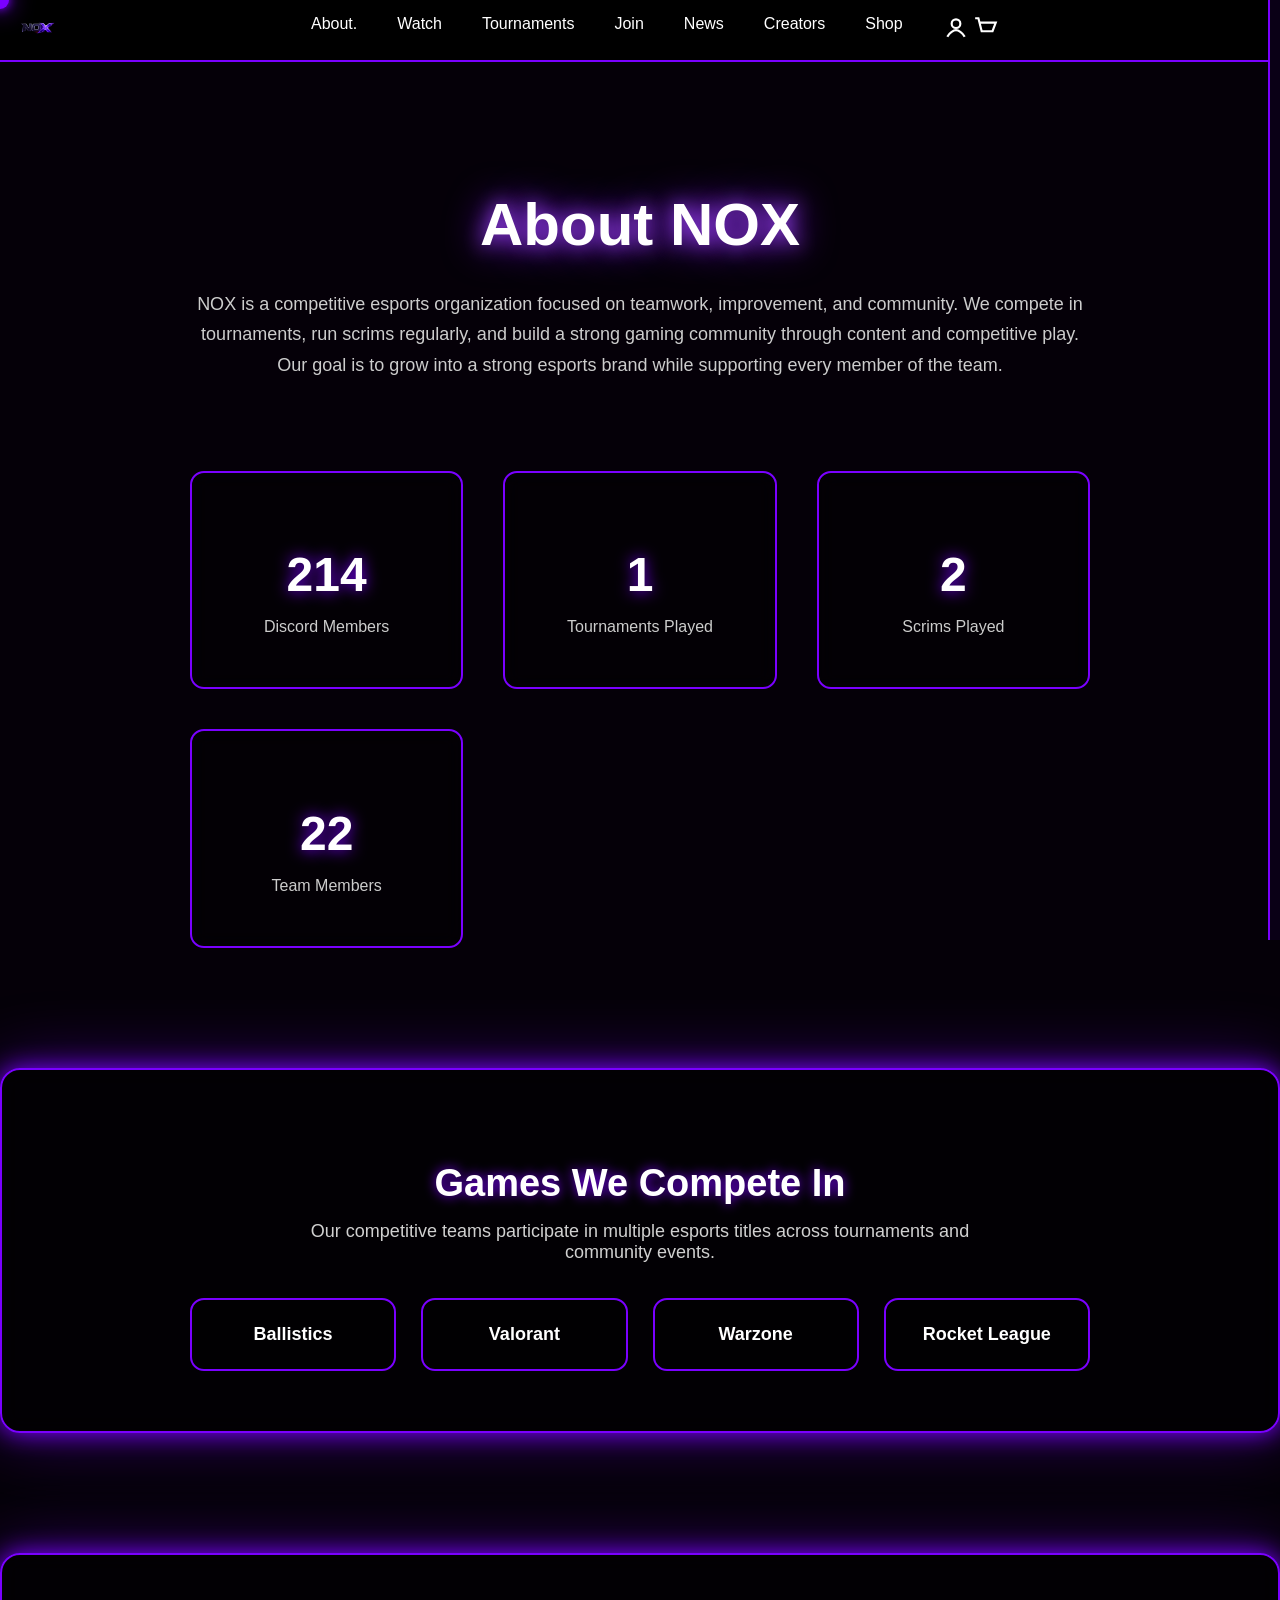
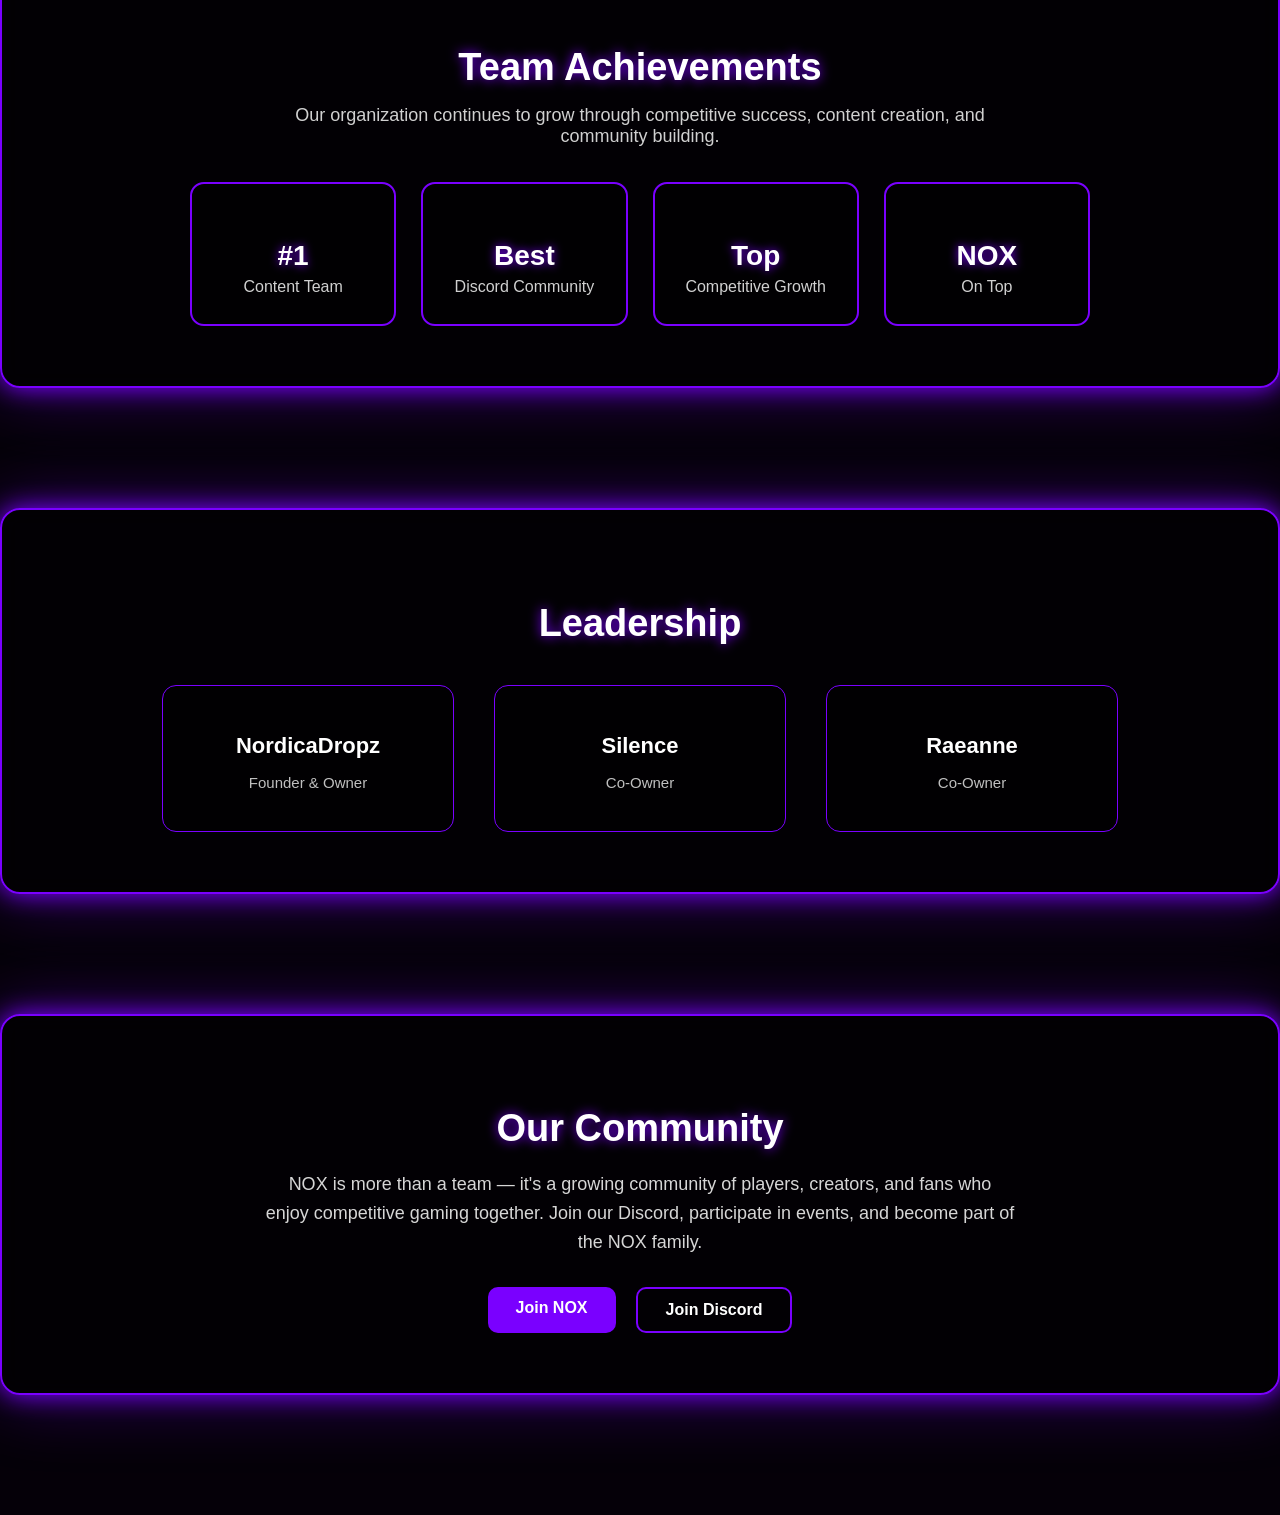
==== about.html @ 6211d251 "Update about.html" ====
<!DOCTYPE html>
<html lang="en">

<head>

<meta charset="UTF-8">
<title>About NOX</title>

<link rel="icon" type="image/png" href="assets/favicon.png">

<link rel="stylesheet" href="styles/styles.css">

</head>
<div id="cartPanel">

<h3>Your Cart</h3>

<div id="cartItems"></div>

<button onclick="clearCart()">Clear Cart</button>

</div>
<body>
<div class="cursor"></div>
<div id="loader">

<img src="assets/logo.png" class="loader-logo">

</div>

<div class="video-background">

<video autoplay muted loop playsinline>

<source src="assets/about.mp4" type="video/mp4">

</video>

</div>

<!-- NAVBAR -->

<nav class="navbar">

<a href="index.html" class="logo-link">
<img src="assets/logo.png" class="logo">
</a>

<ul class="nav-links">

<li><a href="about">About.</a></li>
<li><a href="watch.html">Watch</a></li>
<li><a href="tournaments.html">Tournaments</a></li>
<li><a href="signup.html">Join</a></li>
<li><a href="news.html">News</a></li>
<li><a href="creators.html">Creators</a></li>
<li><a href="shop.html">Shop</a></li>

<div class="nav-icons">

<a href="/login" class="icon-btn">

<!-- LOGIN ICON -->

<svg viewBox="0 0 24 24" width="26">
<circle cx="12" cy="8" r="4" fill="none" stroke="currentColor" stroke-width="2"/>
<path d="M4 20c2-4 6-6 8-6s6 2 8 6" fill="none" stroke="currentColor" stroke-width="2"/>
</svg>

</a>

<a href="/cart" class="icon-btn">

<!-- CART ICON -->

<svg viewBox="0 0 24 24" width="26">
<circle cx="9" cy="21" r="1.5"/>
<circle cx="17" cy="21" r="1.5"/>
<path d="M2 3h3l3 12h10l3-8H6" fill="none" stroke="currentColor" stroke-width="2"/>
</svg>

</a>

</div>

</nav>

</div>

</nav>



<!-- ABOUT SECTION -->

<section class="about-section">

<h1 class="page-title">About NOX</h1>

<p class="about-text">

NOX is a competitive esports organization focused on teamwork,
improvement, and community.  

We compete in tournaments, run scrims regularly,
and build a strong gaming community through content
and competitive play.

Our goal is to grow into a strong esports brand
while supporting every member of the team.

</p>

</section>


<!-- STATS SECTION -->

<section class="stats-section">

<div class="stat-card">
<h2 class="counter" data-target="214">0</h2>
<p>Discord Members</p>
</div>

<div class="stat-card">
<h2 class="counter" data-target="1">0</h2>
<p>Tournaments Played</p>
</div>

<div class="stat-card">
<h2 class="counter" data-target="2">0</h2>
<p>Scrims Played</p>
</div>

<div class="stat-card">
<h2 class="counter" data-target="22">0</h2>
<p>Team Members</p>
</div>

</section>
</div>
<section class="games-panel">

<div class="panel-content">

<h2>Games We Compete In</h2>

<p class="panel-subtext">
Our competitive teams participate in multiple esports titles across tournaments and community events.
</p>

<div class="games-grid">

<div class="game-card">Ballistics</div>

<div class="game-card">Valorant</div>

<div class="game-card">Warzone</div>

<div class="game-card">Rocket League</div>

</div>

</div>

</section>
<section class="achievements-panel">

<div class="panel-content">

<h2>Team Achievements</h2>

<p class="panel-subtext">
Our organization continues to grow through competitive success, content creation, and community building.
</p>

<div class="achievement-grid">

<div class="achievement-card">
<h3>#1</h3>
<p>Content Team</p>
</div>

<div class="achievement-card">
<h3>Best</h3>
<p>Discord Community</p>
</div>

<div class="achievement-card">
<h3>Top</h3>
<p>Competitive Growth</p>
</div>

<div class="achievement-card">
<h3>NOX</h3>
<p>On Top</p>
</div>

</div>

</div>

</section>

</section>
<section class="leadership-panel">

<h2>Leadership</h2>

<div class="leadership-grid">

<div class="leader-card">
<h3>NordicaDropz</h3>
<p>Founder & Owner</p>
</div>

<div class="leader-card">
<h3>Silence</h3>
<p>Co-Owner</p>
</div>

<div class="leader-card">
<h3>Raeanne</h3>
<p>Co-Owner</p>
</div>

</div>

</section>
<section class="community-panel">

<div class="community-content">

<h2>Our Community</h2>

<p>
NOX is more than a team — it's a growing community of players, creators,
and fans who enjoy competitive gaming together.
Join our Discord, participate in events, and become part of the NOX family.
</p>

<div class="community-buttons">

<a href="signup.html" class="btn-primary">Join NOX</a>

<a href="https://discord.gg/BdXckGtQve" target="_blank" class="btn-secondary">
Join Discord
</a>

</div>

</div>

</section>



</div>

</section>




  
<footer>



</footer>


<script src="scripts/stats.js"></script>
<script src="scripts/discord.js"></script>
<script src="scripts/main.js"></script>
</body>
</html>
---- styles/styles.css ----
/* RESET */

body{

margin:0;
font-family:Arial, sans-serif;
background:#050008;
color:white;

}

/* NAVBAR */

.navbar{

position:fixed;
top:0;

width:100%;

display:flex;
justify-content:center;
align-items:center;

background:black;

border-bottom:2px solid #7a00ff;

padding:15px;

z-index:100;

}

/* LOGO */

.logo-link{

position:absolute;
left:20px;

}

.logo{

height:35px;

}

/* NAV LINKS */

.nav-links{

display:flex;
gap:40px;

list-style:none;
padding:0;
margin:0;

}

.nav-links a{

color:white;
text-decoration:none;

font-size:16px;

transition:.3s;

}

.nav-links a:hover{

color:#c56cff;
text-shadow:0 0 10px #c56cff;

}

/* BACKGROUND */

.background{

position:fixed;
top:0;
left:0;

width:100%;
height:100%;

z-index:-1;

overflow:hidden;

}

.bg-image{

width:100%;
height:100%;

object-fit:cover;

filter:brightness(.5);

}

/* HERO */

.hero{

height:100vh;

display:flex;
flex-direction:column;

justify-content:center;
align-items:center;

text-align:center;

padding-top:60px;

}

.hero h1{

font-size:50px;

text-shadow:0 0 20px #a64dff;

margin-bottom:40px;

}

/* MAIN BUTTONS */

.main-buttons{

display:flex;
gap:20px;

margin-bottom:25px;

}

.main-buttons a{

padding:14px 28px;

border:2px solid #7a00ff;

border-radius:6px;

text-decoration:none;
color:white;

transition:.3s;

}

.main-buttons a:hover{

background:#7a00ff;

box-shadow:

0 0 10px #7a00ff,
0 0 30px #7a00ff;

transform:translateY(-2px);

}

/* SOCIAL VIDEO PANELS */
/* VIDEO BACKGROUND */

.video-bg{

position:fixed;
top:0;
left:0;

width:100%;
height:100%;

z-index:-2;

overflow:hidden;

}

.video-bg video{

width:100%;
height:100%;

object-fit:cover;

filter:brightness(.35);

}
/* SOCIAL PANEL CONTAINER */

.social-panels{

margin-top:220px;  /* pushes panels lower */

display:flex;
justify-content:center;
gap:60px;
flex-wrap:wrap;

}


/* PANEL */

.social-panel{

width:260px;
height:220px;

display:flex;
flex-direction:column;
align-items:center;
justify-content:flex-end;

background:rgba(0,0,0,0.35);
backdrop-filter:blur(12px);

border:2px solid #7a00ff;
border-radius:16px;

text-decoration:none;
color:white;

overflow:hidden;

transition:.3s;

}


/* VIDEO */

.social-panel video{

position:absolute;

width:100%;
height:100%;

object-fit:cover;

top:0;
left:0;

opacity:0.6;

}


/* TEXT */

.social-panel span{

position:relative;

margin-bottom:18px;

font-size:18px;
font-weight:500;

}


/* HOVER EFFECT */

.social-panel:hover{

transform:translateY(-10px);

box-shadow:
0 0 20px #7a00ff,
0 0 60px #7a00ff;

}
.team-title{

font-size:10vw;

font-weight:900;

letter-spacing:6px;

text-align:center;

color:white;

text-shadow:
0 0 30px #a64dff,
0 0 60px #7a00ff,
0 0 120px #7a00ff;

}
/* ABOUT PAGE */

.about-section{

padding-top:140px;

text-align:center;

max-width:900px;
margin:auto;

}

.page-title{

font-size:60px;

text-shadow:
0 0 20px #a64dff,
0 0 40px #7a00ff;

margin-bottom:30px;

}

.about-text{

font-size:18px;
line-height:1.7;

color:#ccc;

}


/* STATS SECTION */

.stats-section{

margin-top:100px;

display:flex;
justify-content:center;

gap:40px;

flex-wrap:wrap;

}


/* STAT CARDS */
/* STATS SECTION */

.stats-section{

margin-top:90px;

display:grid;
grid-template-columns:repeat(auto-fit, minmax(220px, 1fr));

gap:40px;

max-width:900px;
margin-left:auto;
margin-right:auto;

text-align:center;

}


/* STAT CARD */

.stat-card{

padding:35px 20px;

background:rgba(0,0,0,0.35);

border:2px solid #7a00ff;
border-radius:14px;

backdrop-filter:blur(10px);

transition:.3s;

}


/* HOVER */

.stat-card:hover{

transform:translateY(-6px);

box-shadow:
0 0 15px #7a00ff,
0 0 40px #7a00ff;

}


/* NUMBER */

.stat-card h2{

font-size:48px;

margin-bottom:8px;

color:white;

text-shadow:
0 0 15px #7a00ff;

}


/* LABEL */

.stat-card p{

color:#ccc;
font-size:16px;

}
.roster-page{
padding-top:140px;
text-align:center;
}

.team-section{
margin-top:60px;
margin-bottom:30px;
font-size:28px;
text-shadow:0 0 10px #7a00ff;
}

.roster-grid{
display:grid;
grid-template-columns:repeat(auto-fit,minmax(200px,1fr));
gap:30px;
max-width:1000px;
margin:auto;
}

.player-card{

position:relative;

padding:40px 20px;

background:rgba(0,0,0,0.35);
backdrop-filter:blur(10px);

border:2px solid #7a00ff;
border-radius:14px;

transition:.3s;
overflow:hidden;
}

.player-card h3{
margin:0;
font-size:20px;
}

/* HOVER INFO */

.hover-info{

position:absolute;
top:0;
left:0;

width:100%;
height:100%;

background:rgba(0,0,0,0.85);

display:flex;
flex-direction:column;
justify-content:center;
align-items:center;

opacity:0;

transition:.3s;

padding:20px;
text-align:center;

}

.player-card:hover .hover-info{
opacity:1;
}

.player-card:hover{
transform:translateY(-8px);

box-shadow:
0 0 20px #7a00ff,
0 0 60px #7a00ff;
}
.games-grid{
display:flex;
justify-content:center;
gap:30px;
flex-wrap:wrap;
}

.game-card{
padding:20px 30px;
border:2px solid #7a00ff;
border-radius:12px;
background:rgba(0,0,0,.35);
transition:.3s;
}

.game-card:hover{
box-shadow:0 0 20px #7a00ff;
transform:translateY(-5px);
}
/* GLASS PANEL */

.glass-panel{

max-width:1000px;

margin:60px auto;

padding:40px;

background:rgba(0,0,0,0.35);

backdrop-filter:blur(12px);

border:2px solid #7a00ff;

border-radius:16px;

box-shadow:
0 0 10px #7a00ff;

transition:.3s;

}

/* HOVER EFFECT */

.glass-panel:hover{

transform:translateY(-5px);

box-shadow:
0 0 20px #7a00ff,
0 0 60px #7a00ff;

}

/* PANEL TITLE */

.glass-panel h2{

font-size:32px;

margin-bottom:20px;

text-shadow:0 0 15px #7a00ff;

}

/* PANEL TEXT */

.glass-panel p{

color:#ccc;

line-height:1.6;

}
/* VIDEO BACKGROUND */

.video-background{

position:fixed;

top:0;
left:0;

width:100%;
height:100%;

overflow:hidden;

z-index:-2;

}

/* VIDEO */

.video-background video{

width:100%;
height:100%;

object-fit:cover;

filter:brightness(.35);

}
/* LOADER SCREEN */

#loader{

position:fixed;

top:0;
left:0;

width:100%;
height:100%;

background:#050008;

display:flex;
justify-content:center;
align-items:center;

z-index:9999;

transition:opacity .6s ease;

}

/* LOGO ANIMATION */

.loader-logo{

width:120px;

animation:logoPulse 2s infinite ease-in-out;

}

/* PULSE EFFECT */

@keyframes logoPulse{

0%{
transform:scale(1);
filter:drop-shadow(0 0 10px #7a00ff);
}

50%{
transform:scale(1.1);
filter:drop-shadow(0 0 25px #7a00ff);
}

100%{
transform:scale(1);
filter:drop-shadow(0 0 10px #7a00ff);
}

}
/* CUSTOM CURSOR */

.cursor{

position:fixed;

width:18px;
height:18px;

border-radius:50%;

background:#7a00ff;

box-shadow:
0 0 10px #7a00ff,
0 0 25px #7a00ff;

pointer-events:none;

transform:translate(-50%, -50%);

z-index:999;

}
/* LOGIN ICON */

.login-icon{

position:absolute;
right:25px;
top:50%;

transform:translateY(-50%);

display:flex;
align-items:center;
justify-content:center;

width:38px;
height:38px;

border:2px solid #7a00ff;
border-radius:50%;

background:rgba(0,0,0,0.4);

transition:.3s;

}

/* ICON IMAGE */

.login-icon img{

width:18px;
height:18px;

filter:
invert(65%)
sepia(95%)
saturate(800%)
hue-rotate(240deg);

}

/* HOVER */

.login-icon:hover{

box-shadow:
0 0 12px #7a00ff,
0 0 25px #7a00ff;

transform:translateY(-50%) scale(1.1);

}
/* RIGHT NAVBAR */

.nav-right{

position:absolute;
right:20px;

display:flex;
align-items:center;

gap:20px;

}

/* LOGIN BUTTON */

#loginBtn{

border:1px solid #7a00ff;

padding:6px 14px;

border-radius:6px;

text-decoration:none;

color:white;

}

#loginBtn:hover{

background:#7a00ff;

box-shadow:0 0 10px #7a00ff;

}

/* CART */

.cart-icon{

cursor:pointer;

font-size:18px;

}

#cartCount{

background:#7a00ff;

padding:2px 6px;

border-radius:50%;

font-size:12px;

margin-left:5px;

}

/* CART PANEL */

#cartPanel{

position:fixed;

right:-350px;
top:0;

width:320px;
height:100%;

background:#0a0016;

border-left:2px solid #7a00ff;

padding:20px;

transition:.4s;

z-index:1000;

}

#cartPanel.open{
right:0;
}
.about-panel h2{

text-align:center;

font-size:36px;

margin-bottom:25px;

letter-spacing:1px;

text-shadow:0 0 12px #7a00ff;

}
.community-panel{

max-width:1200px;
margin:120px auto;

padding:60px;

border-radius:20px;

border:2px solid #7a00ff;

background:rgba(0,0,0,0.45);

backdrop-filter:blur(10px);

box-shadow:
0 0 25px #7a00ff,
0 0 70px rgba(122,0,255,0.4);

text-align:center;

}

/* Title */

.community-panel h2{

font-size:38px;

margin-bottom:20px;

text-shadow:0 0 12px #7a00ff;

}

/* Text */

.community-panel p{

font-size:18px;

line-height:1.6;

color:#d6d6d6;

max-width:750px;

margin:auto;

}

/* Buttons */

.community-buttons{

margin-top:30px;

display:flex;

justify-content:center;

gap:20px;

flex-wrap:wrap;

}

/* Primary Button */

.btn-primary{

padding:12px 28px;

border-radius:10px;

background:#7a00ff;

color:white;

text-decoration:none;

font-weight:600;

transition:0.25s;

}

.btn-primary:hover{

box-shadow:0 0 15px #7a00ff;

transform:translateY(-2px);

}

/* Secondary Button */

.btn-secondary{

padding:12px 28px;

border-radius:10px;

border:2px solid #7a00ff;

color:white;

text-decoration:none;

font-weight:600;

transition:0.25s;

}

.btn-secondary:hover{

background:#7a00ff;

}
/* LEADERSHIP PANEL */

.leadership-panel{

max-width:1200px;
margin:120px auto;
padding:60px;

border-radius:20px;

border:2px solid #7a00ff;

background:rgba(0,0,0,0.45);

backdrop-filter:blur(10px);

box-shadow:
0 0 25px #7a00ff,
0 0 70px rgba(122,0,255,0.4);

text-align:center;

}

/* Title */

.leadership-panel h2{

font-size:38px;
margin-bottom:40px;

text-shadow:0 0 12px #7a00ff;

}

/* Leadership Grid */

.leadership-grid{

display:flex;
justify-content:center;
gap:40px;
flex-wrap:wrap;

}

/* Leader Cards */

.leader-card{

padding:25px 35px;

border-radius:14px;

border:1px solid #7a00ff;

background:rgba(0,0,0,0.4);

transition:0.3s;

min-width:220px;

}

.leader-card:hover{

transform:translateY(-6px);

box-shadow:
0 0 15px #7a00ff,
0 0 40px rgba(122,0,255,0.5);

}

.leader-card h3{

font-size:22px;
margin-bottom:6px;

}

.leader-card p{

color:#bfbfbf;

font-size:15px;

}
.games-panel{

max-width:1200px;
margin:120px auto;
padding:60px;

border-radius:20px;
border:2px solid #7a00ff;

background:rgba(0,0,0,0.45);
backdrop-filter:blur(10px);

box-shadow:
0 0 25px #7a00ff,
0 0 70px rgba(122,0,255,0.4);

text-align:center;

}

.panel-content h2{

font-size:38px;
margin-bottom:16px;

text-shadow:0 0 12px #7a00ff;

}

.panel-subtext{

font-size:18px;
color:#d0d0d0;

max-width:700px;
margin:0 auto 35px auto;

}

.games-grid{

display:grid;
grid-template-columns:repeat(auto-fit,minmax(180px,1fr));
gap:25px;

max-width:900px;
margin:auto;

}

.game-card{

padding:24px;

border-radius:14px;
border:2px solid #7a00ff;

background:rgba(0,0,0,0.35);

transition:.25s;

font-weight:600;
font-size:18px;

}

.game-card:hover{

transform:translateY(-4px);

box-shadow:
0 0 15px #7a00ff,
0 0 35px rgba(122,0,255,0.5);

}
.achievements-panel{

max-width:1200px;
margin:120px auto;
padding:60px;

border-radius:20px;
border:2px solid #7a00ff;

background:rgba(0,0,0,0.45);
backdrop-filter:blur(10px);

box-shadow:
0 0 25px #7a00ff,
0 0 70px rgba(122,0,255,0.4);

text-align:center;

}

.achievement-grid{

display:grid;
grid-template-columns:repeat(auto-fit,minmax(180px,1fr));
gap:25px;

max-width:900px;
margin:auto;

}

.achievement-card{

padding:28px;

border-radius:14px;
border:2px solid #7a00ff;

background:rgba(0,0,0,0.35);

transition:.25s;

}

.achievement-card:hover{

transform:translateY(-4px);

box-shadow:
0 0 15px #7a00ff,
0 0 35px rgba(122,0,255,0.5);

}

.achievement-card h3{

font-size:28px;
margin-bottom:6px;

text-shadow:0 0 10px #7a00ff;

}

.achievement-card p{

color:#d0d0d0;
margin:0;

}
.shop-section{

max-width:1200px;
margin:120px auto;

text-align:center;

}

.shop-grid{

display:grid;

grid-template-columns:repeat(auto-fit,minmax(240px,1fr));

gap:35px;

margin-top:50px;

}

.shop-card{

padding:25px;

border-radius:18px;

border:2px solid #7a00ff;

background:rgba(0,0,0,0.45);

backdrop-filter:blur(10px);

transition:.3s;

}

.shop-card:hover{

transform:translateY(-6px);

box-shadow:
0 0 20px #7a00ff,
0 0 60px rgba(122,0,255,0.6);

}

.shop-card img{

width:100%;

border-radius:10px;

margin-bottom:10px;

}

.shop-card h3{

margin-top:10px;

font-size:18px;

}

.shop-card p{

color:#cfcfcf;

}
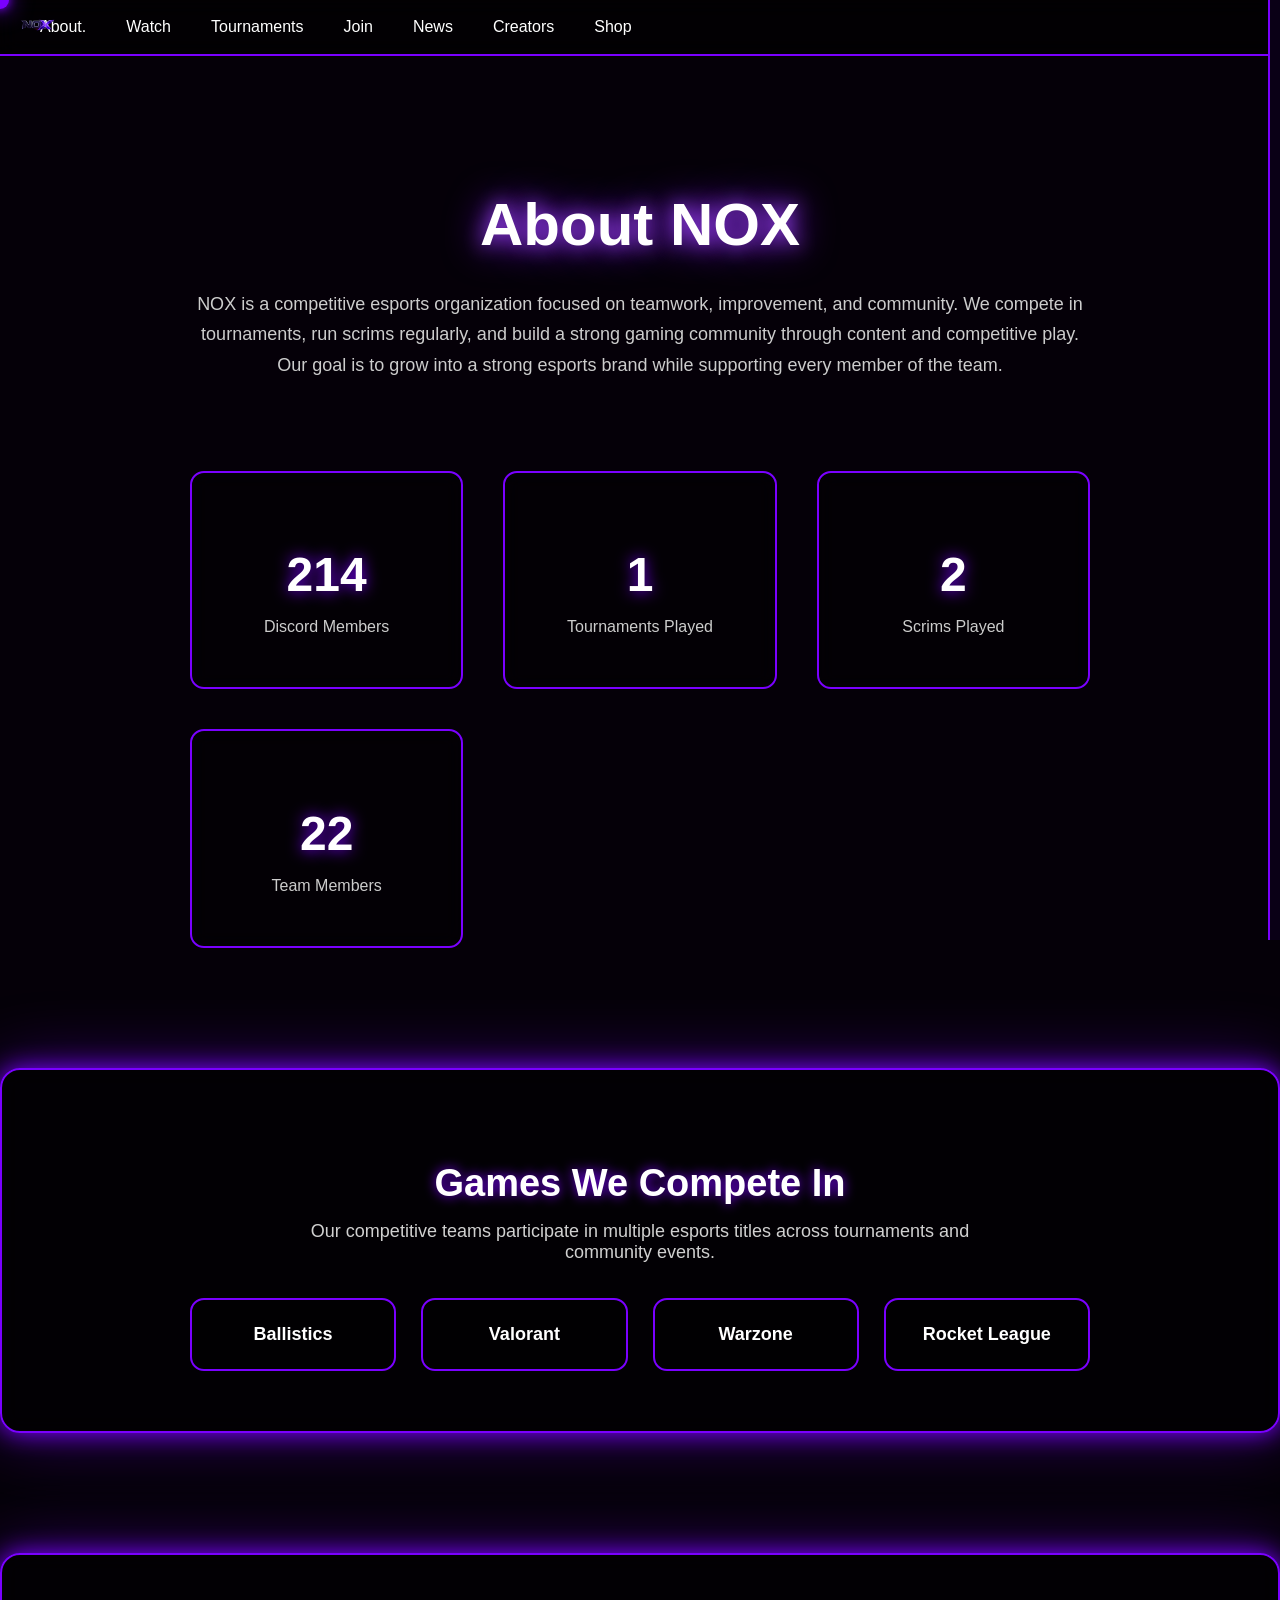
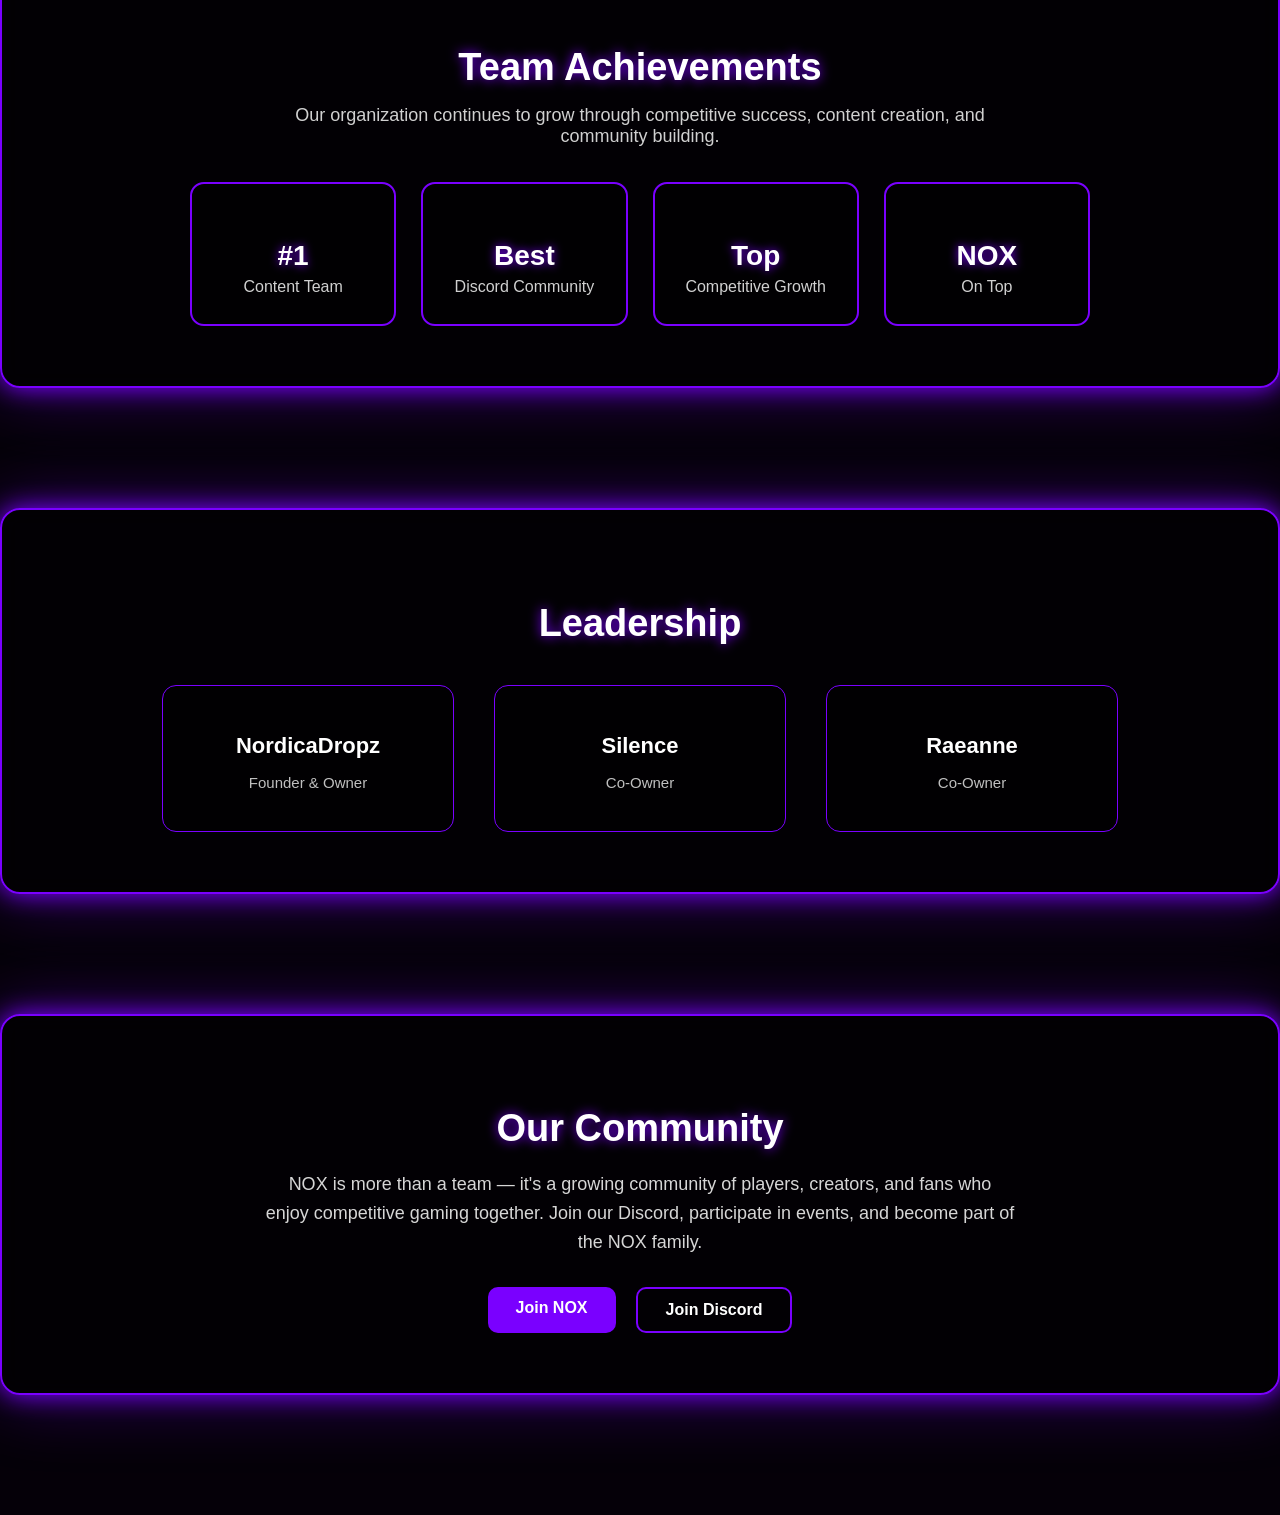
==== commit aa76cabc: "Update about.html" ====
--- a/about.html
+++ b/about.html
@@ -56,6 +56,9 @@
 <li><a href="creators.html">Creators</a></li>
 <li><a href="shop.html">Shop</a></li>
 
+  
+<div class="nav-right">
+
 <div class="nav-icons">
 
 <a href="/login" class="icon-btn">
--- a/styles/styles.css
+++ b/styles/styles.css
@@ -1272,3 +1272,44 @@
 color:#cfcfcf;
 
 }
+.navbar{
+
+display:flex;
+align-items:center;
+justify-content:space-between;
+
+padding:18px 40px;
+
+border-bottom:2px solid #7a00ff;
+
+background:rgba(0,0,0,0.6);
+backdrop-filter:blur(10px);
+
+}
+
+/* NAV ICONS */
+
+.nav-icons{
+
+display:flex;
+align-items:center;
+gap:18px;
+
+}
+
+.icon-btn{
+
+color:white;
+transition:0.25s;
+
+}
+
+.icon-btn:hover{
+
+color:#7a00ff;
+
+transform:scale(1.15);
+
+filter:drop-shadow(0 0 6px #7a00ff);
+
+}
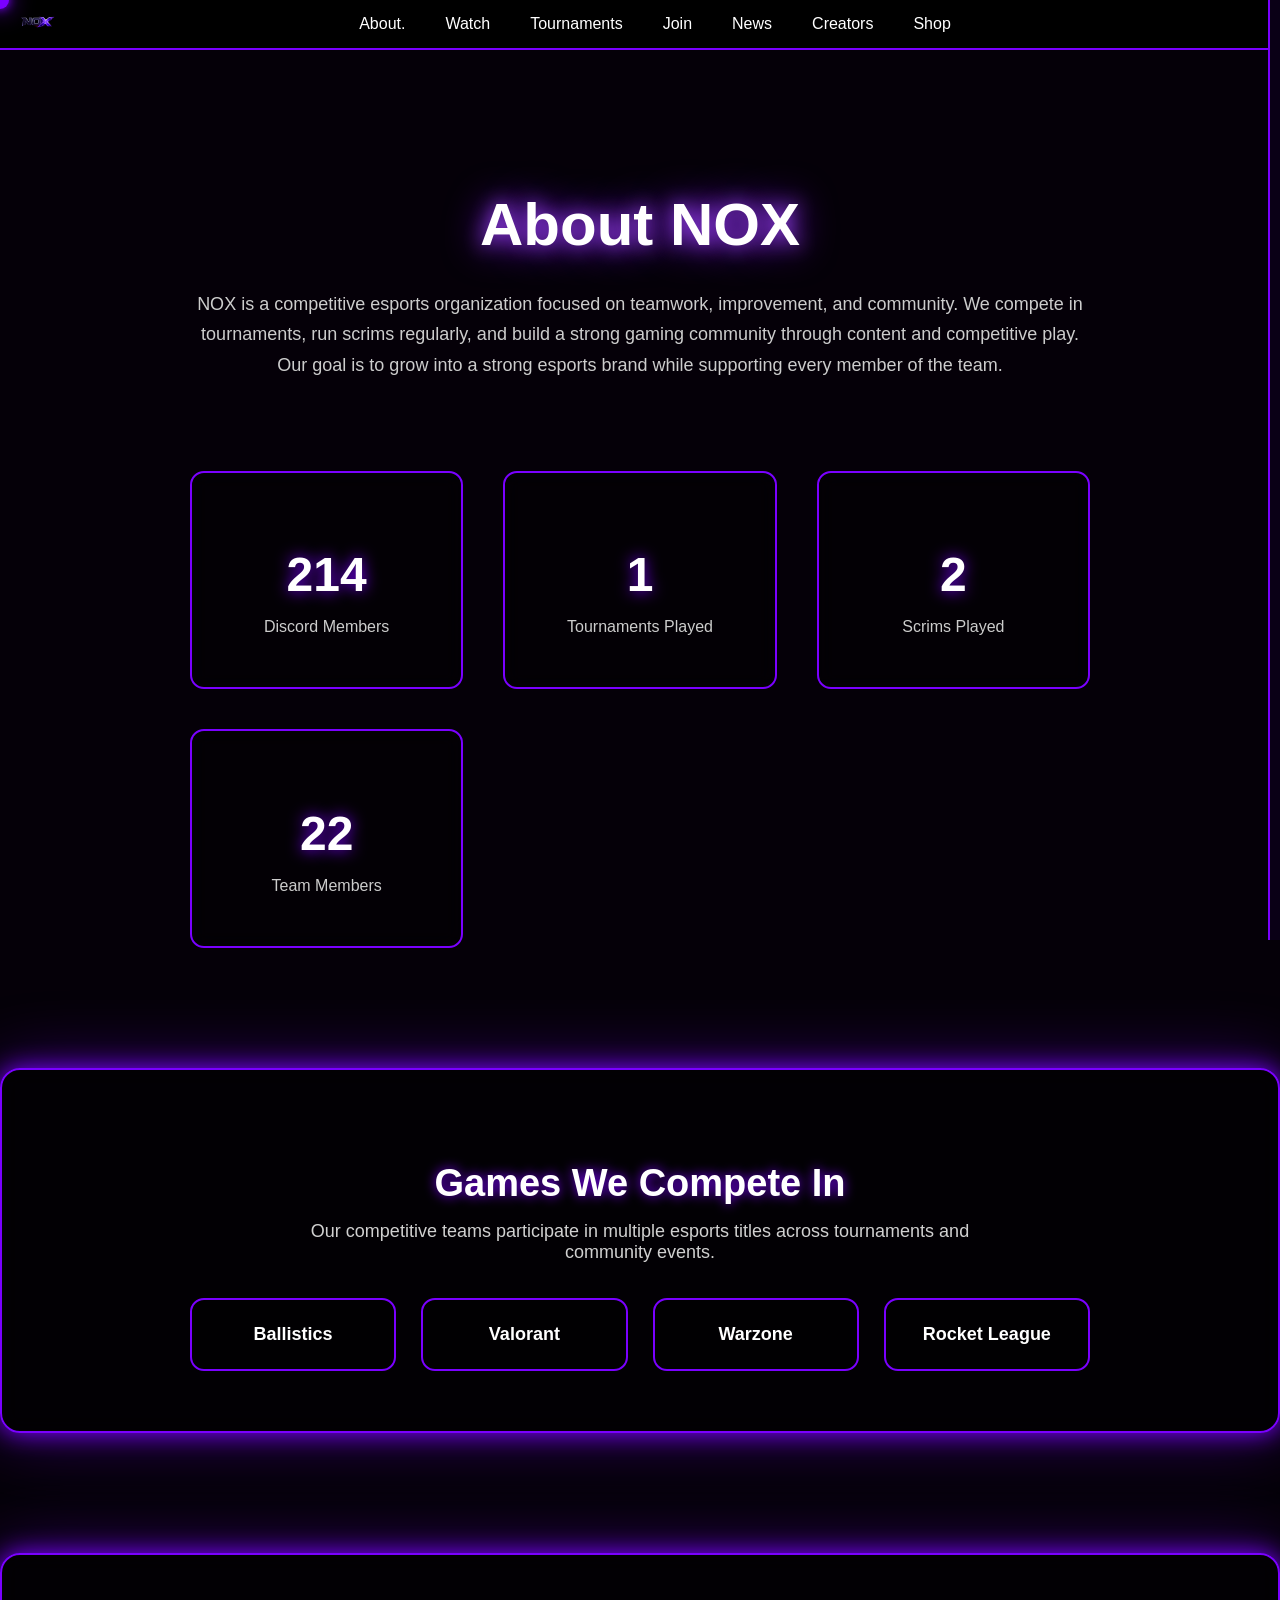
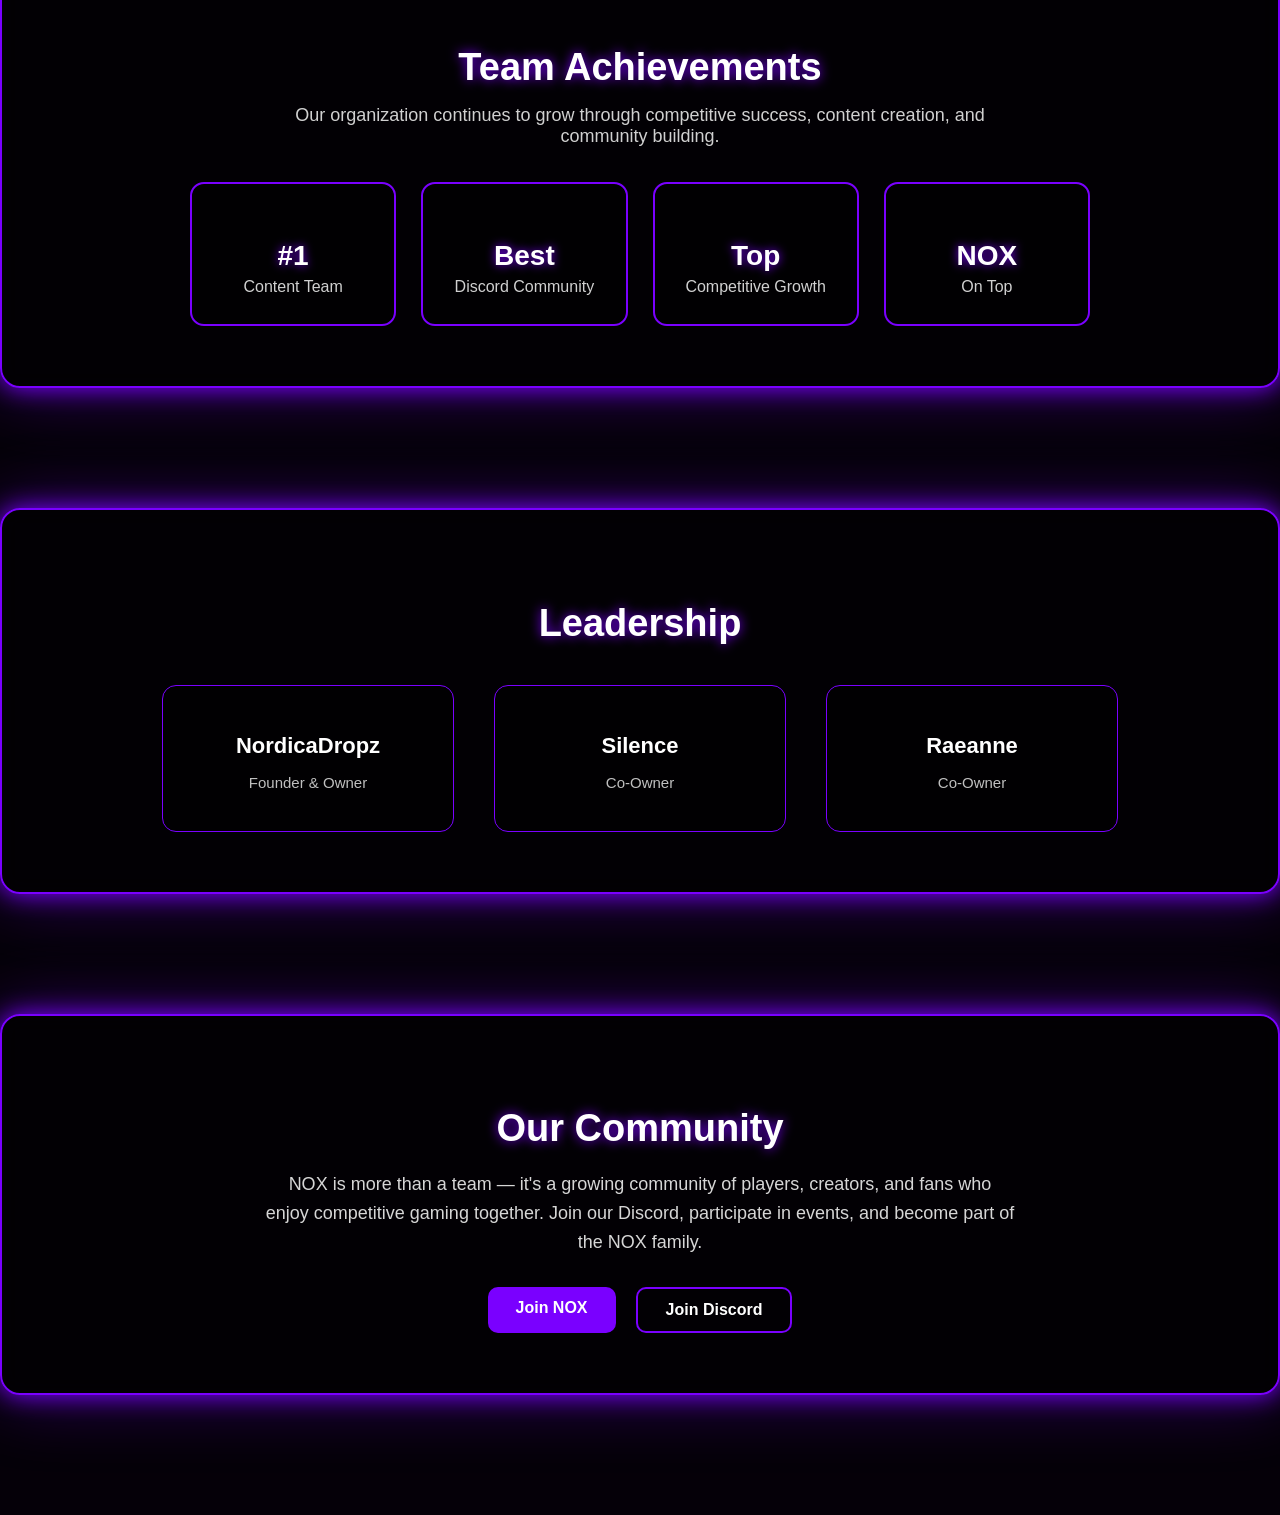
==== commit c7ccbfc1: "Update about.html" ====
--- a/about.html
+++ b/about.html
@@ -59,33 +59,6 @@
   
 <div class="nav-right">
 
-<div class="nav-icons">
-
-<a href="/login" class="icon-btn">
-
-<!-- LOGIN ICON -->
-
-<svg viewBox="0 0 24 24" width="26">
-<circle cx="12" cy="8" r="4" fill="none" stroke="currentColor" stroke-width="2"/>
-<path d="M4 20c2-4 6-6 8-6s6 2 8 6" fill="none" stroke="currentColor" stroke-width="2"/>
-</svg>
-
-</a>
-
-<a href="/cart" class="icon-btn">
-
-<!-- CART ICON -->
-
-<svg viewBox="0 0 24 24" width="26">
-<circle cx="9" cy="21" r="1.5"/>
-<circle cx="17" cy="21" r="1.5"/>
-<path d="M2 3h3l3 12h10l3-8H6" fill="none" stroke="currentColor" stroke-width="2"/>
-</svg>
-
-</a>
-
-</div>
-
 </nav>
 
 </div>
--- a/styles/styles.css
+++ b/styles/styles.css
@@ -1272,44 +1272,5 @@
 color:#cfcfcf;
 
 }
-.navbar{
-
-display:flex;
-align-items:center;
-justify-content:space-between;
-
-padding:18px 40px;
-
-border-bottom:2px solid #7a00ff;
-
-background:rgba(0,0,0,0.6);
-backdrop-filter:blur(10px);
-
-}
-
-/* NAV ICONS */
-
-.nav-icons{
-
-display:flex;
-align-items:center;
-gap:18px;
-
-}
-
-.icon-btn{
-
-color:white;
-transition:0.25s;
-
-}
-
-.icon-btn:hover{
-
-color:#7a00ff;
-
-transform:scale(1.15);
-
-filter:drop-shadow(0 0 6px #7a00ff);
-
-}
+
+
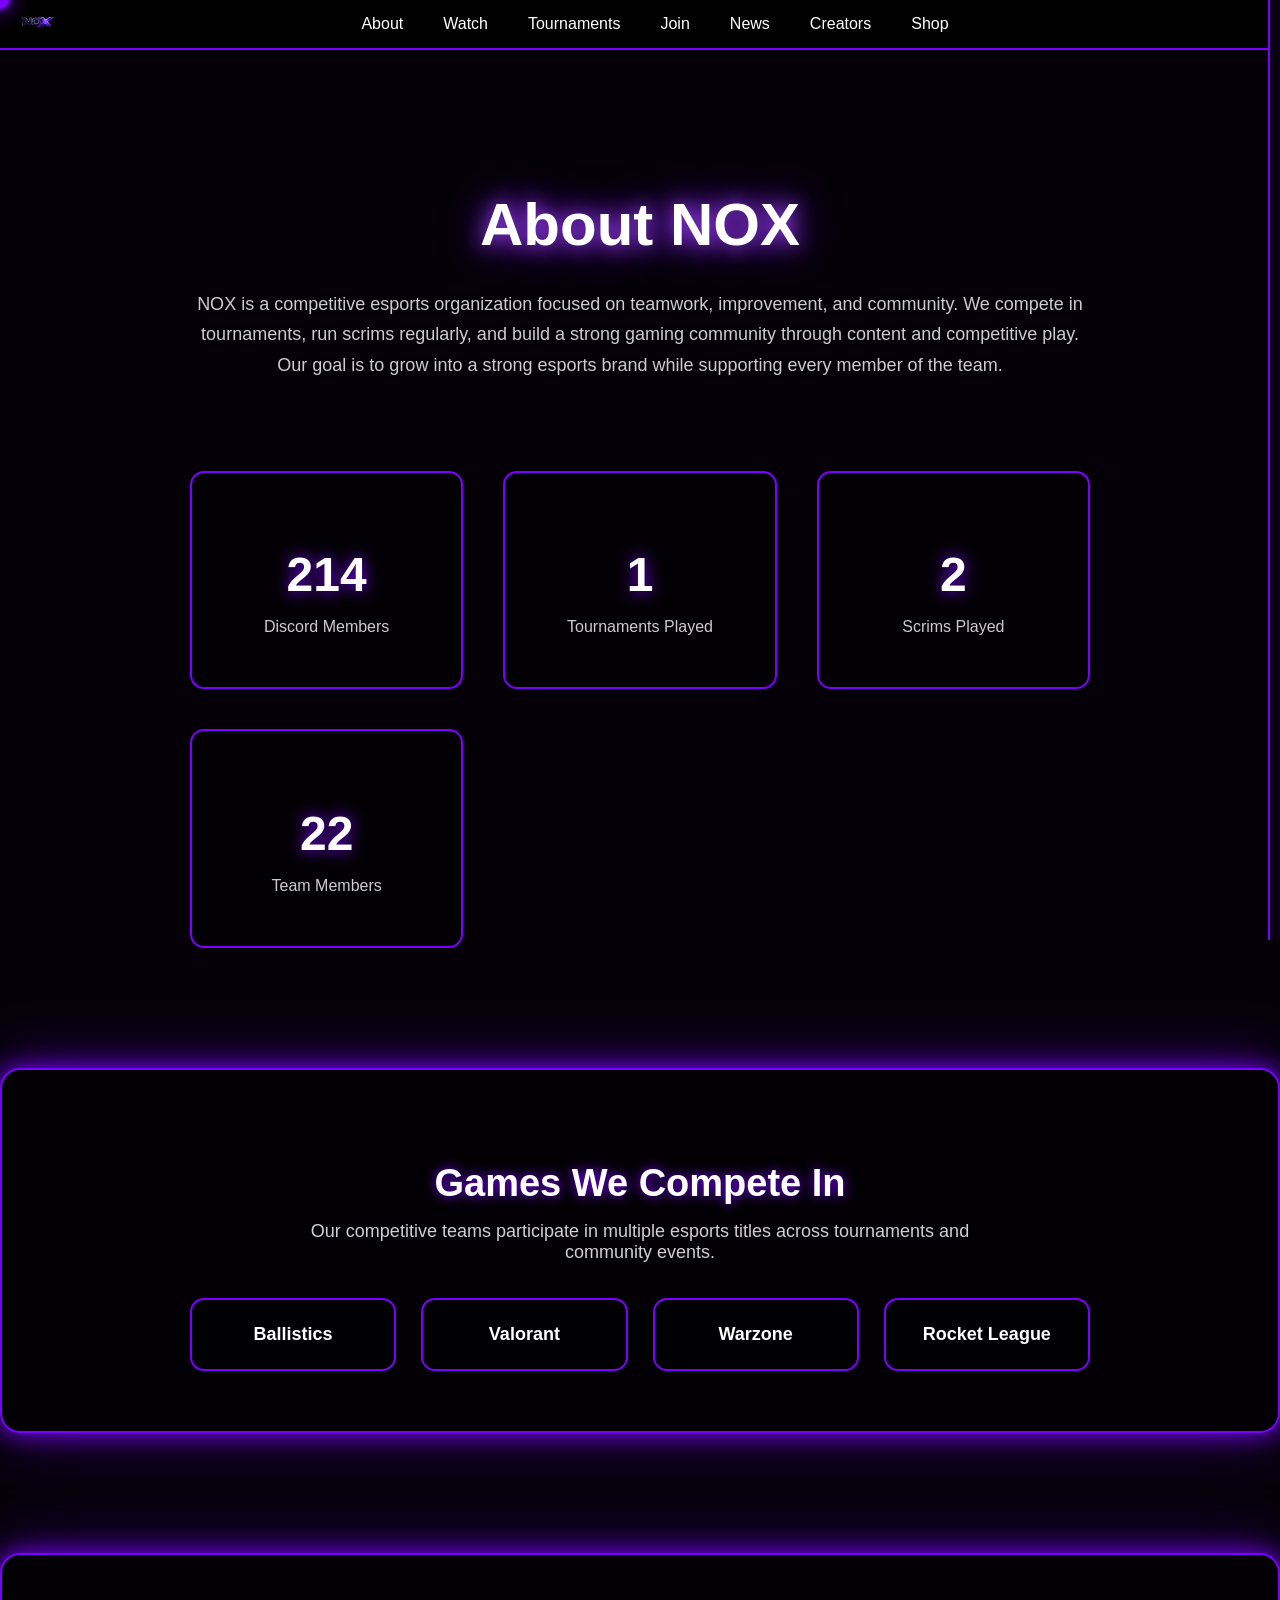
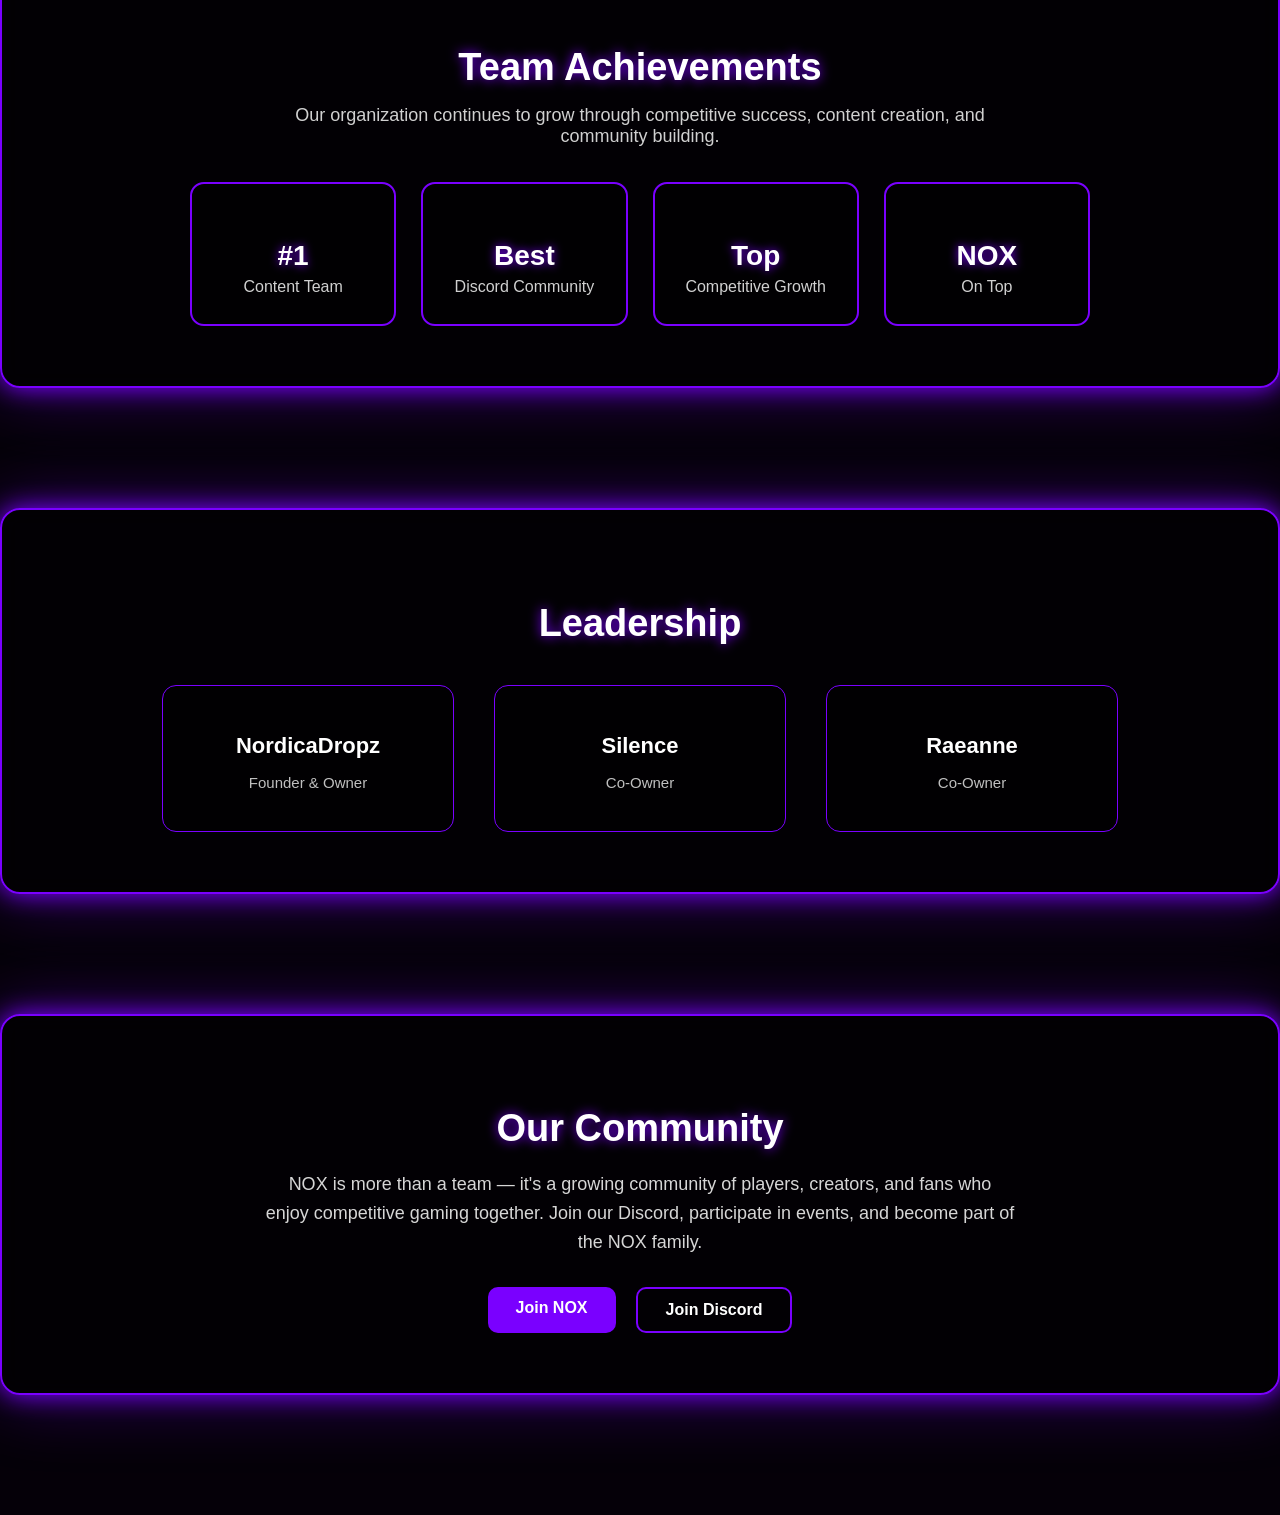
==== commit 65acd5e3: "Update about.html" ====
--- a/about.html
+++ b/about.html
@@ -48,13 +48,13 @@
 
 <ul class="nav-links">
 
-<li><a href="about">About.</a></li>
-<li><a href="watch.html">Watch</a></li>
-<li><a href="tournaments.html">Tournaments</a></li>
-<li><a href="signup.html">Join</a></li>
-<li><a href="news.html">News</a></li>
-<li><a href="creators.html">Creators</a></li>
-<li><a href="shop.html">Shop</a></li>
+<li><a href="about">About</a></li>
+<li><a href="watch">Watch</a></li>
+<li><a href="tournaments">Tournaments</a></li>
+<li><a href="signup">Join</a></li>
+<li><a href="news">News</a></li>
+<li><a href="creators">Creators</a></li>
+<li><a href="shop">Shop</a></li>
 
   
 <div class="nav-right">
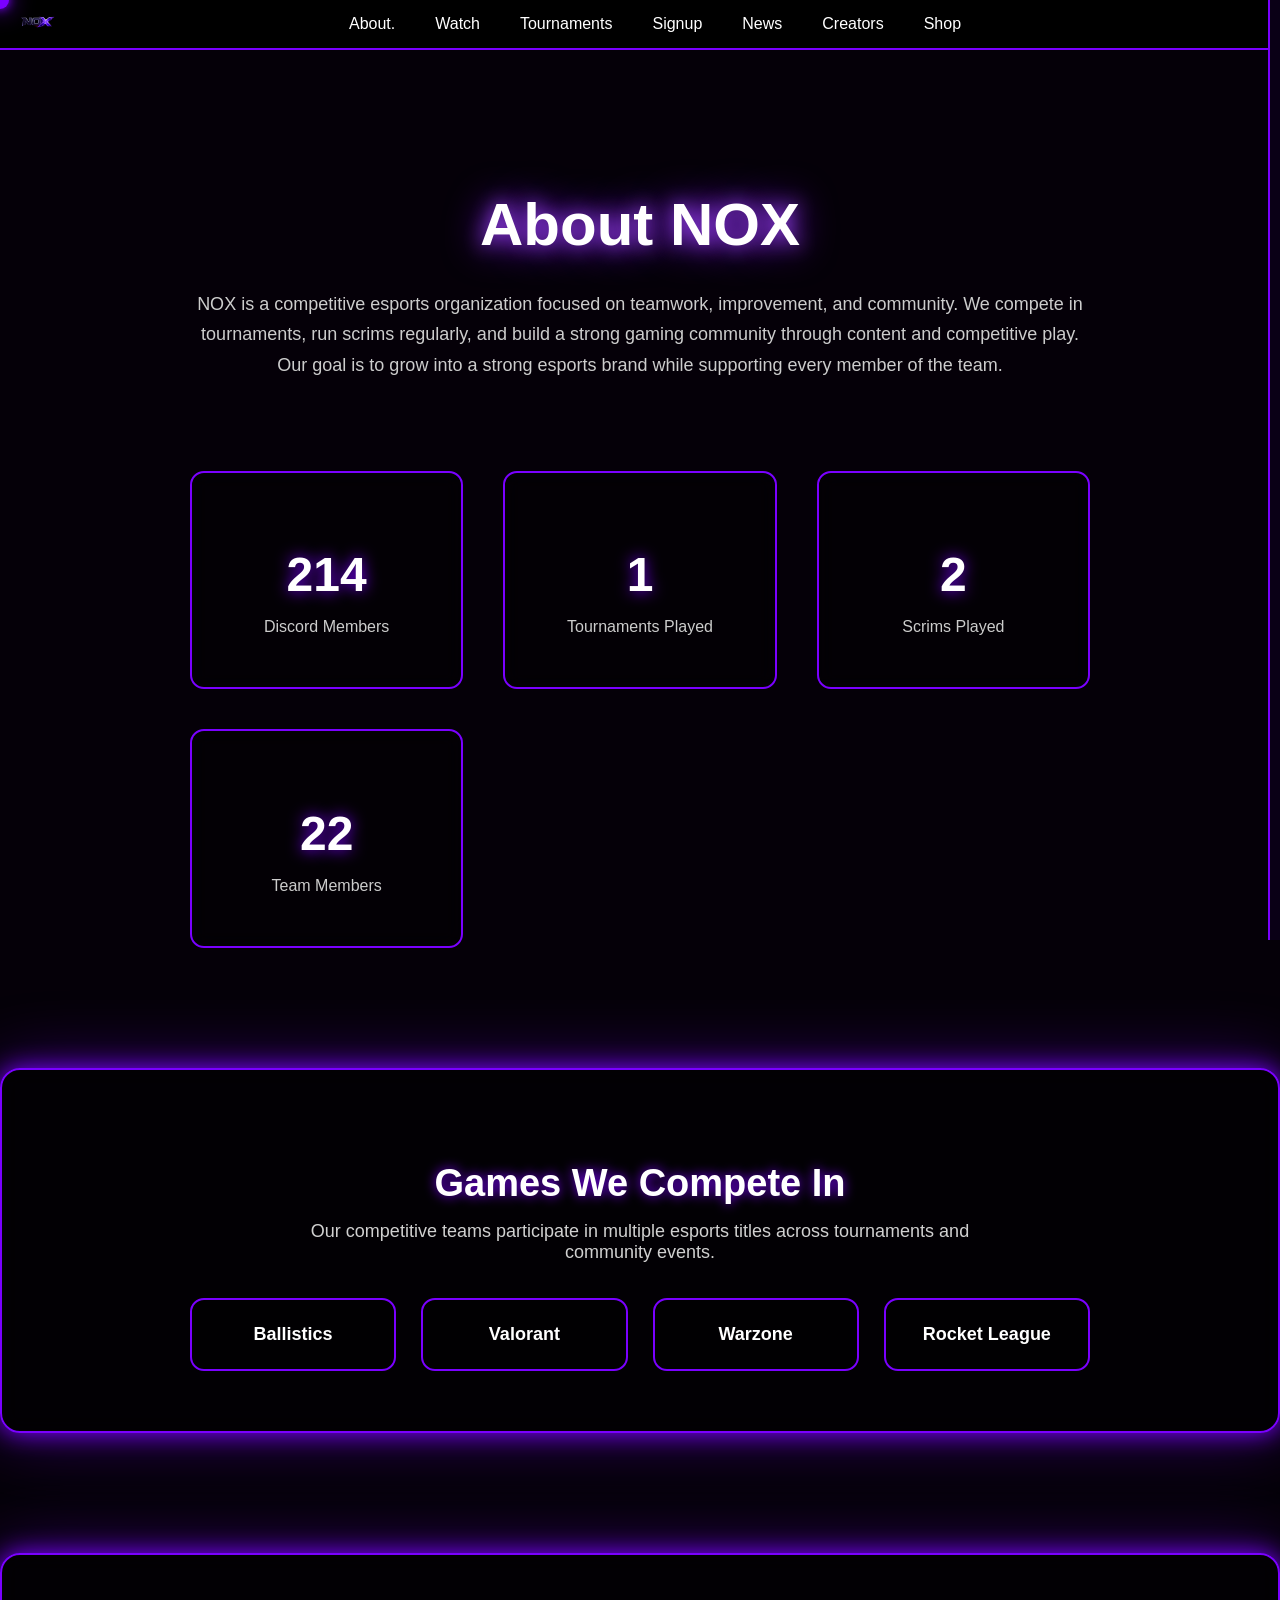
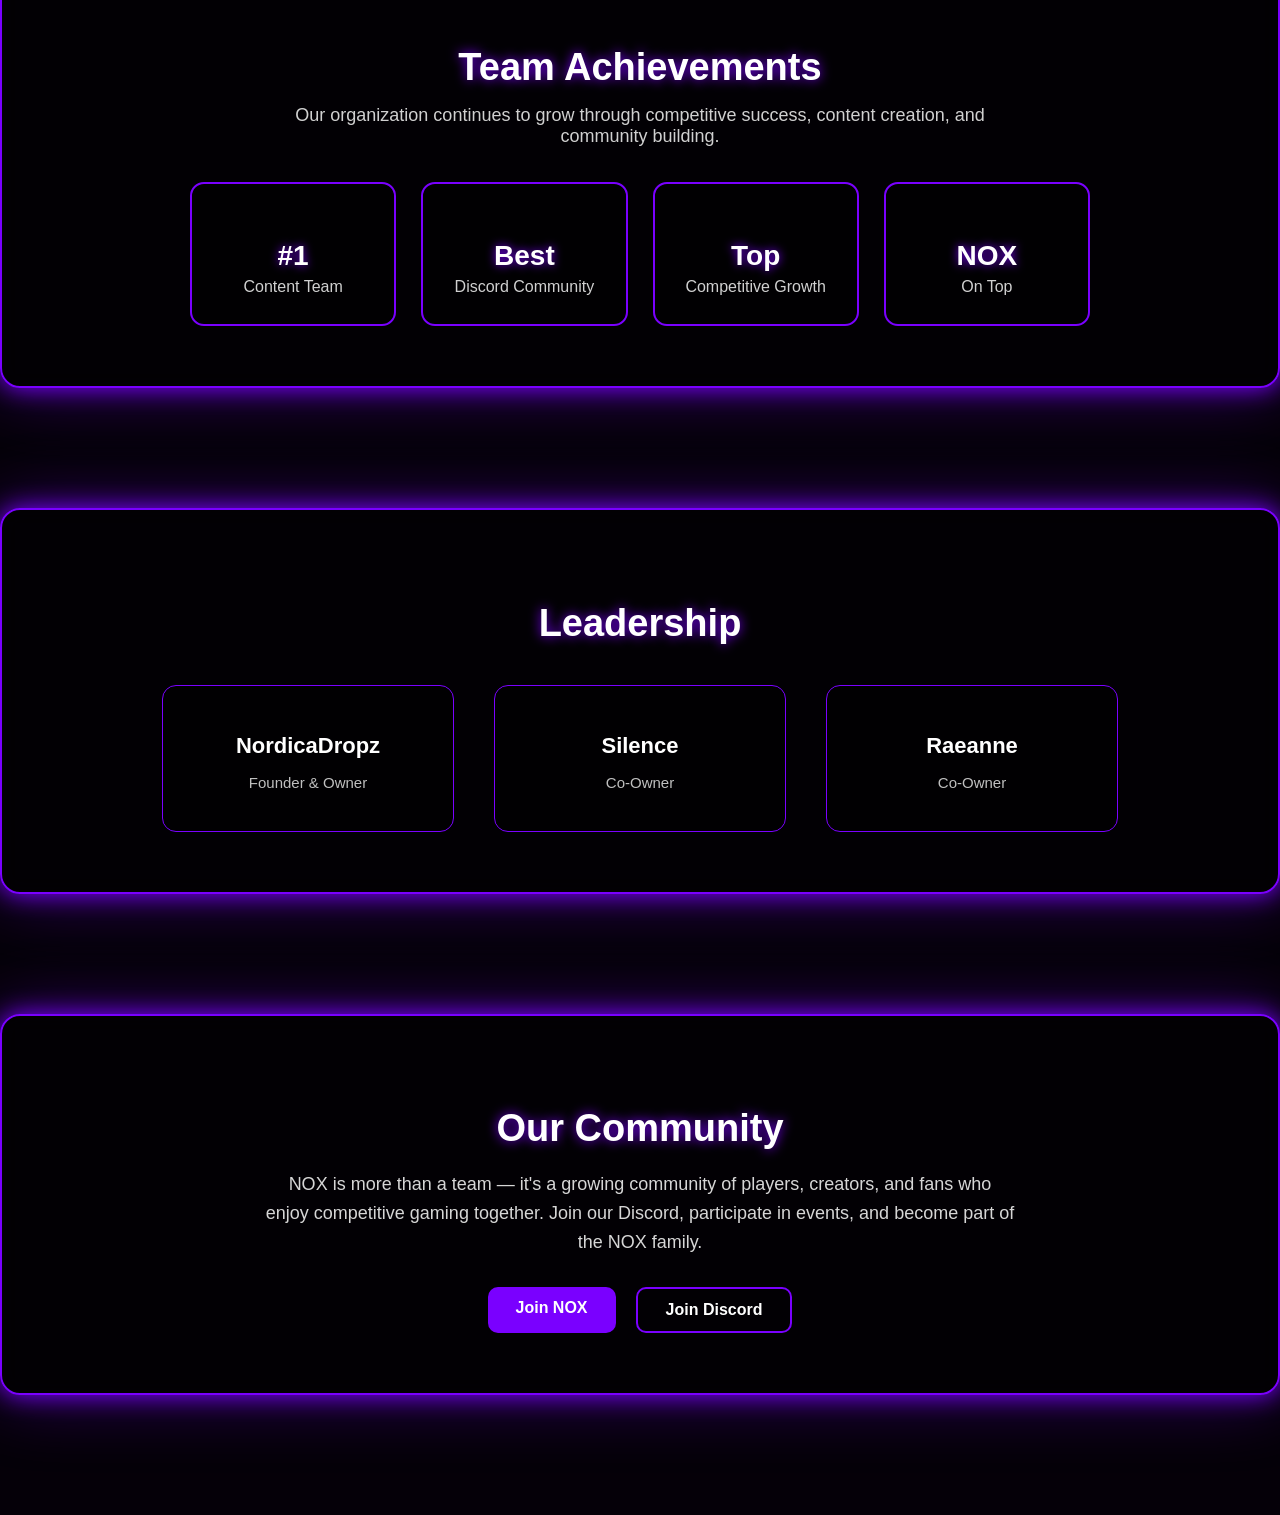
==== commit 9f3a79ff: "Update about.html" ====
--- a/about.html
+++ b/about.html
@@ -48,18 +48,17 @@
 
 <ul class="nav-links">
 
-<li><a href="about">About</a></li>
-<li><a href="watch">Watch</a></li>
-<li><a href="tournaments">Tournaments</a></li>
-<li><a href="signup">Join</a></li>
-<li><a href="news">News</a></li>
-<li><a href="creators">Creators</a></li>
-<li><a href="shop">Shop</a></li>
-
-  
+<li><a href="about">About.</a></li>
+<li><a href="watch.html">Watch</a></li>
+<li><a href="tournaments.html">Tournaments</a></li>
+<li><a href="signup.html">Signup</a></li>
+<li><a href="news.html">News</a></li>
+<li><a href="creators.html">Creators</a></li>
+<li><a href="shop.html">Shop</a></li>
+
 <div class="nav-right">
 
-</nav>
+</div>
 
 </div>
 
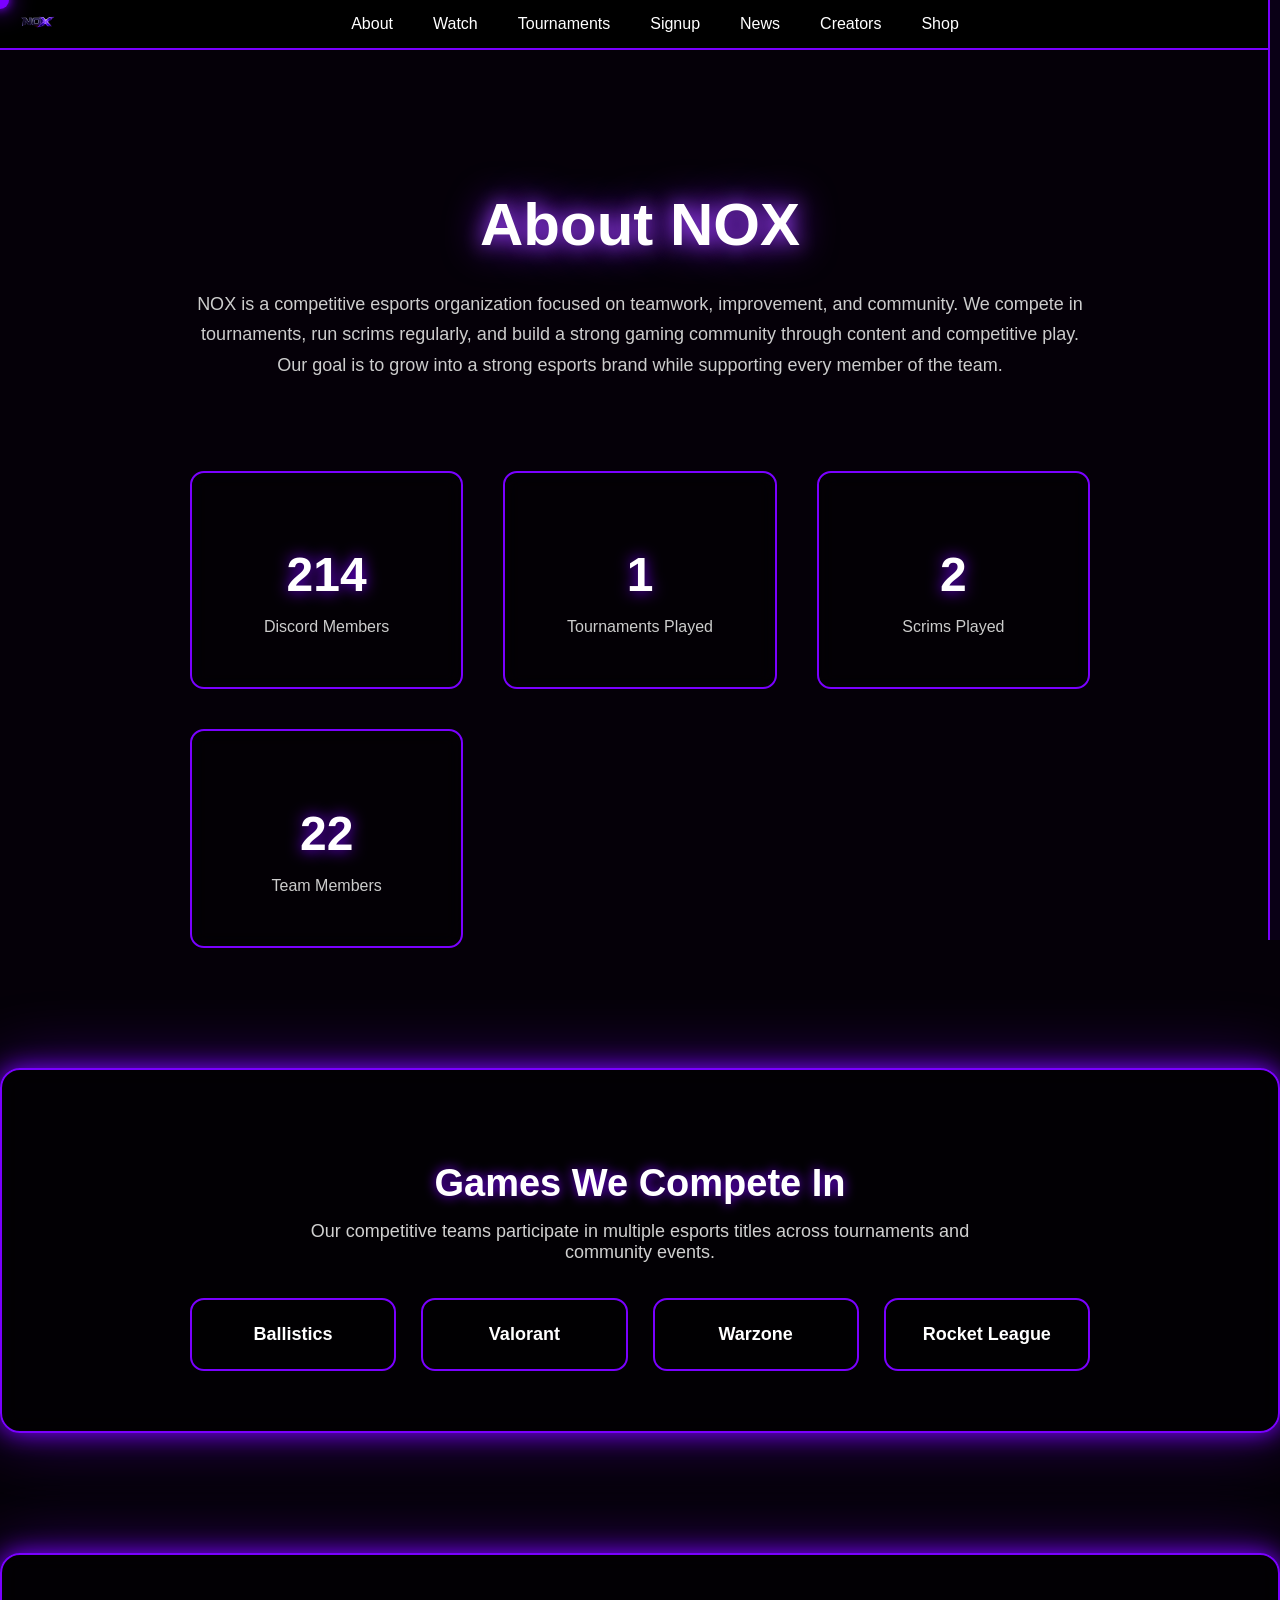
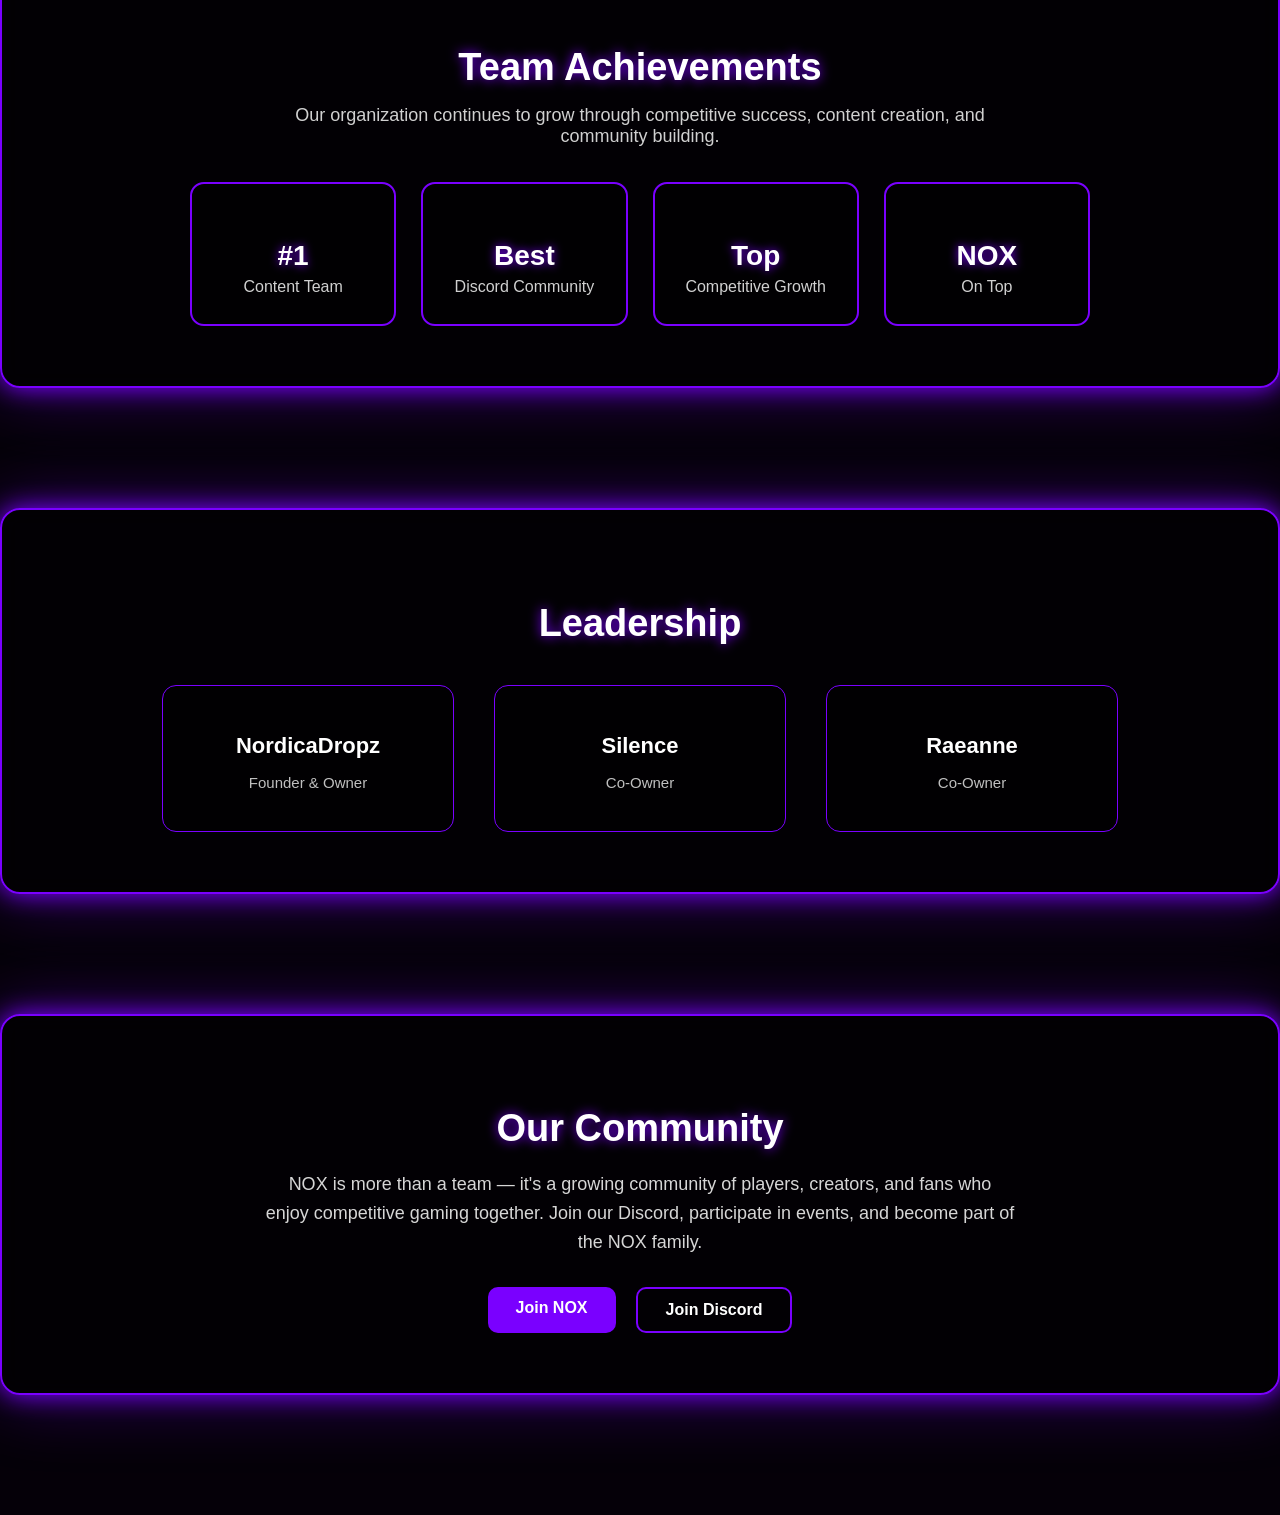
==== commit 0dc72d35: "Update about.html" ====
--- a/about.html
+++ b/about.html
@@ -48,7 +48,7 @@
 
 <ul class="nav-links">
 
-<li><a href="about">About.</a></li>
+<li><a href="about">About</a></li>
 <li><a href="watch.html">Watch</a></li>
 <li><a href="tournaments.html">Tournaments</a></li>
 <li><a href="signup.html">Signup</a></li>
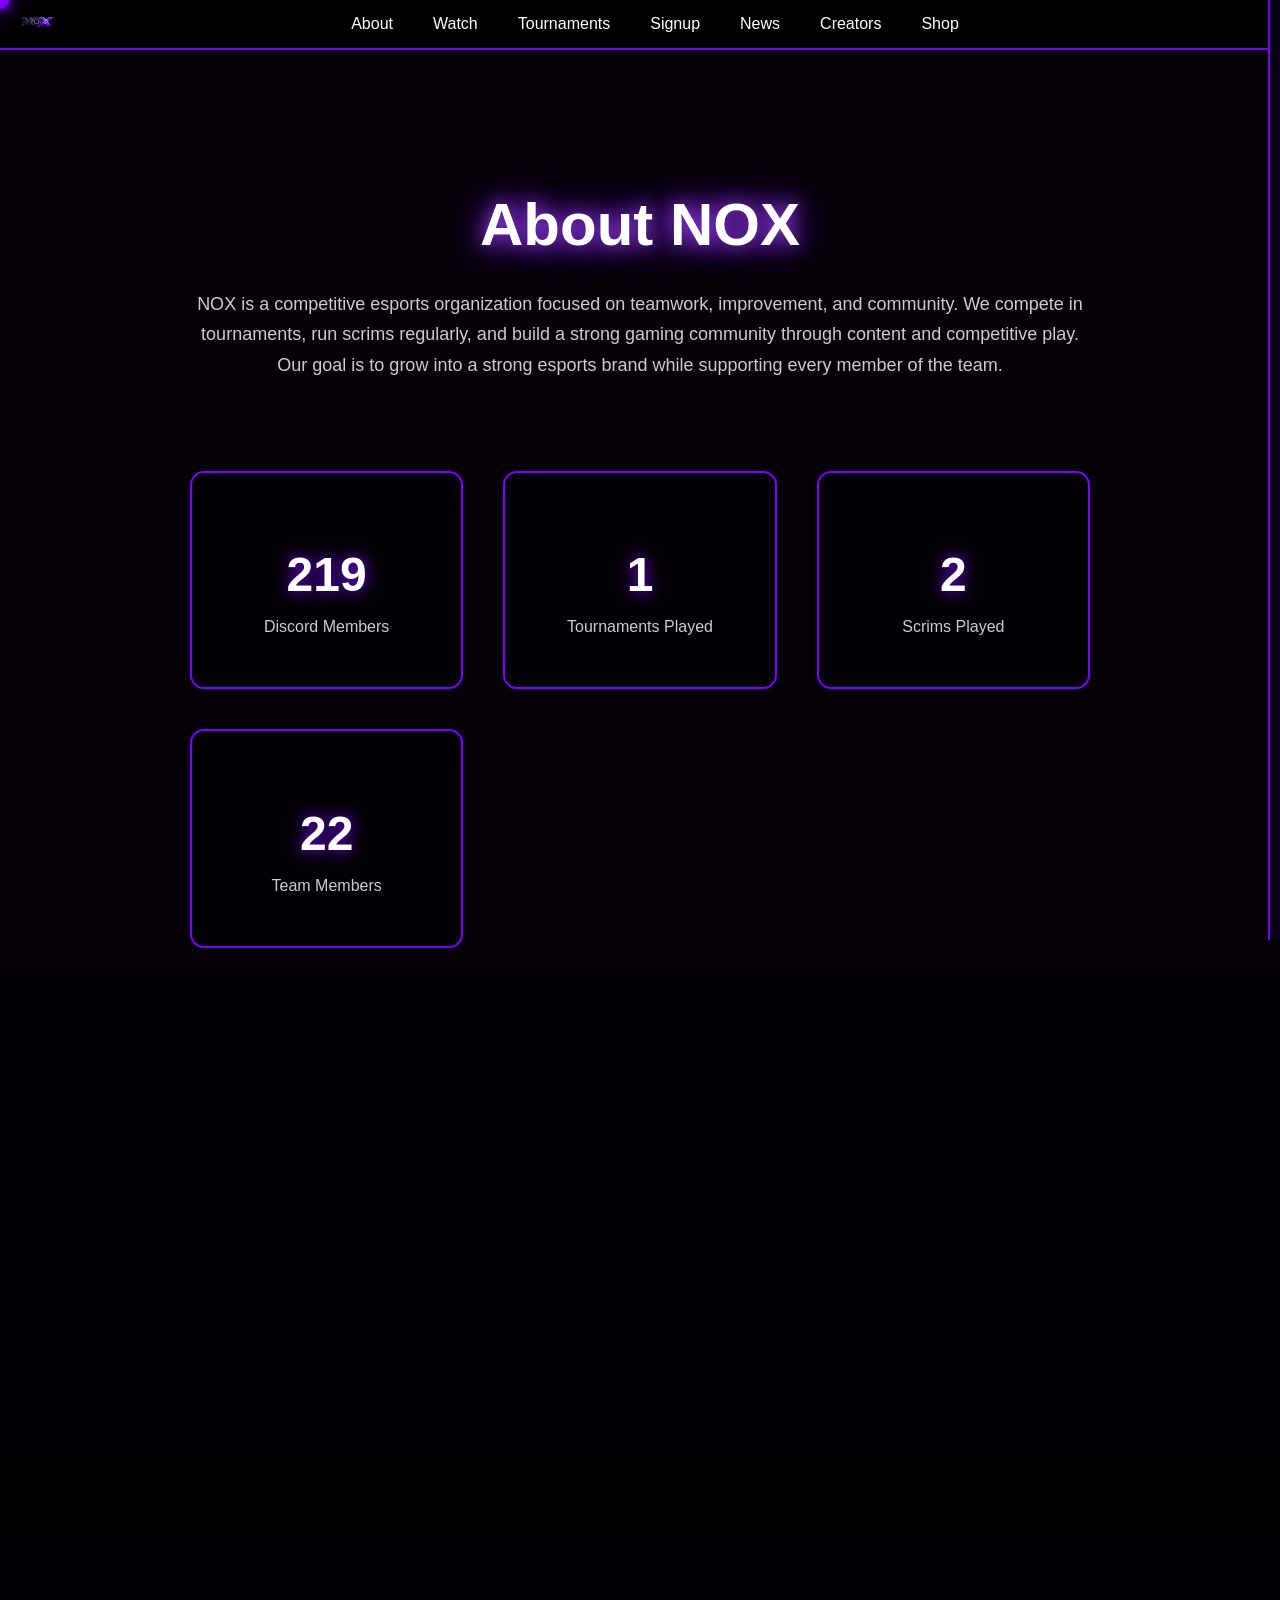
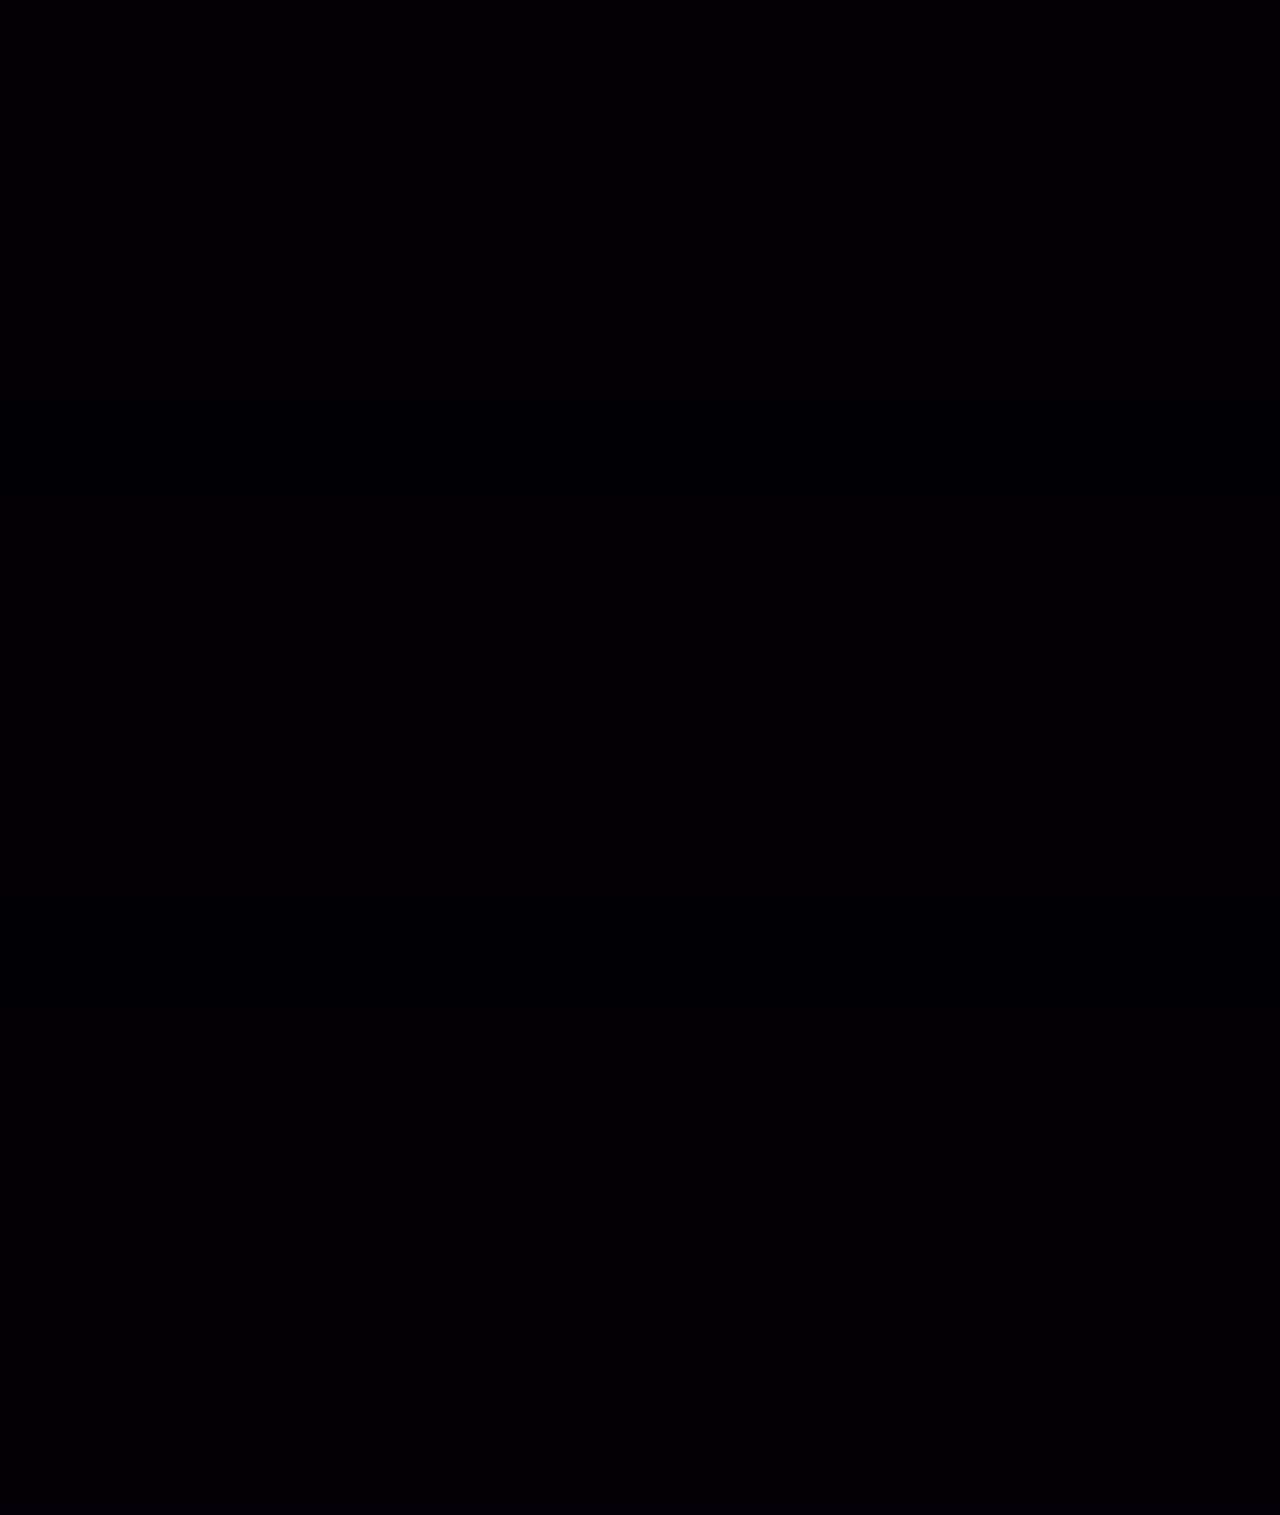
==== commit c57753df: "Update about.html" ====
--- a/about.html
+++ b/about.html
@@ -94,7 +94,7 @@
 <section class="stats-section">
 
 <div class="stat-card">
-<h2 class="counter" data-target="214">0</h2>
+<h2 class="counter" data-target="219">0</h2>
 <p>Discord Members</p>
 </div>
 
--- a/styles/styles.css
+++ b/styles/styles.css
@@ -1272,5 +1272,3 @@
 color:#cfcfcf;
 
 }
-
-
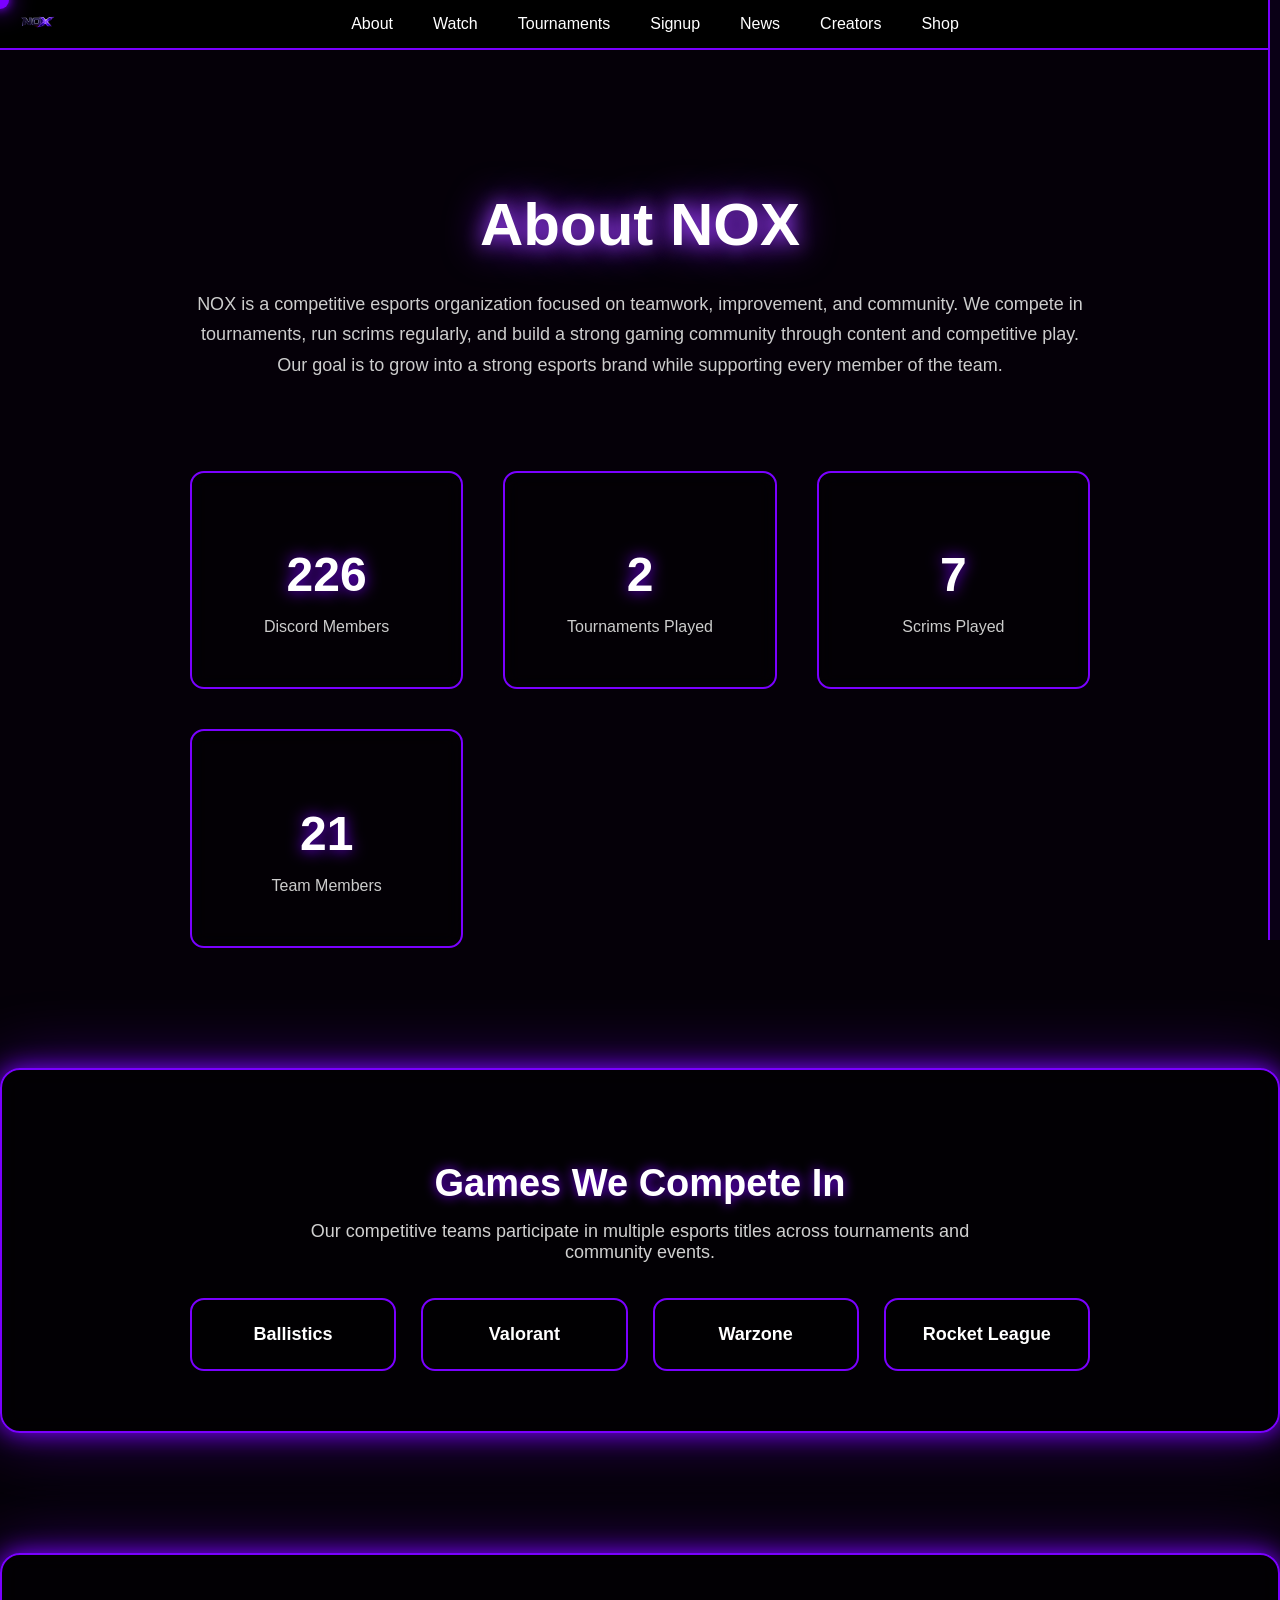
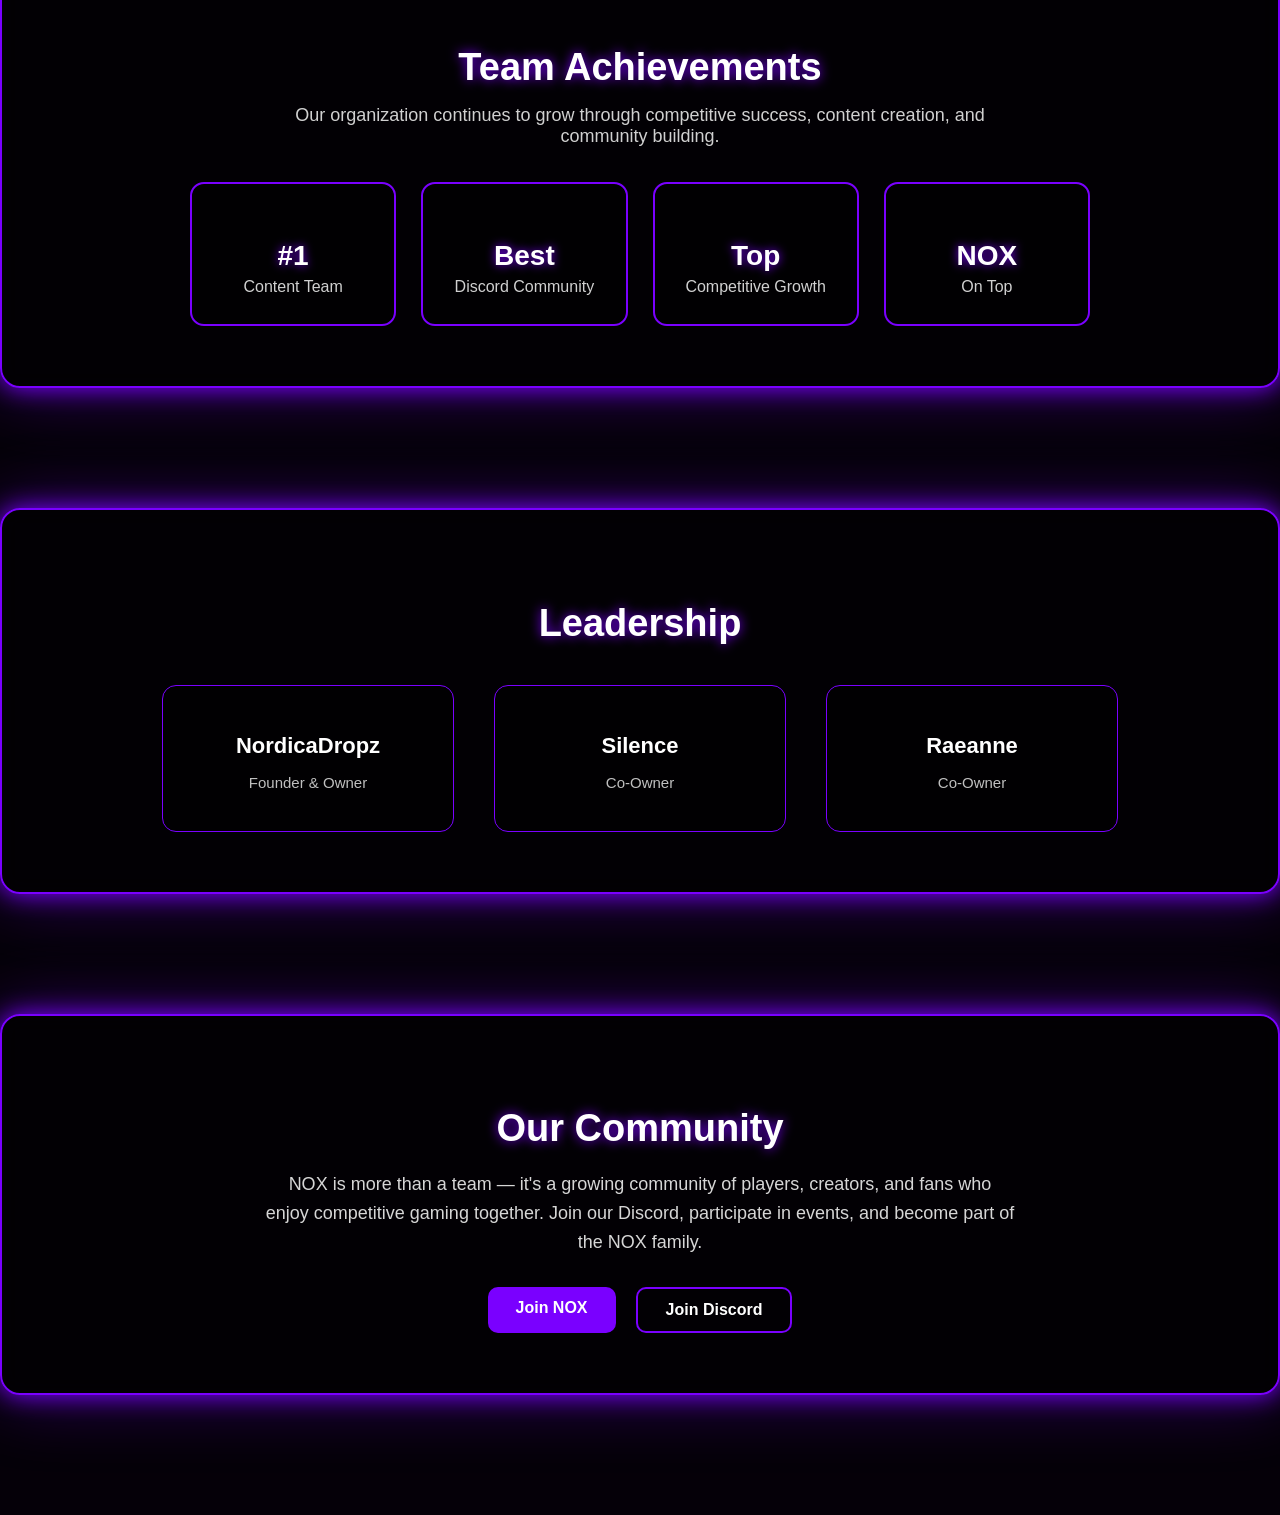
==== commit 409c8997: "Update about.html" ====
--- a/about.html
+++ b/about.html
@@ -94,22 +94,22 @@
 <section class="stats-section">
 
 <div class="stat-card">
-<h2 class="counter" data-target="219">0</h2>
+<h2 class="counter" data-target="226">0</h2>
 <p>Discord Members</p>
 </div>
 
 <div class="stat-card">
-<h2 class="counter" data-target="1">0</h2>
+<h2 class="counter" data-target="2">0</h2>
 <p>Tournaments Played</p>
 </div>
 
 <div class="stat-card">
-<h2 class="counter" data-target="2">0</h2>
+<h2 class="counter" data-target="7">0</h2>
 <p>Scrims Played</p>
 </div>
 
 <div class="stat-card">
-<h2 class="counter" data-target="22">0</h2>
+<h2 class="counter" data-target="21">0</h2>
 <p>Team Members</p>
 </div>
 
--- a/styles/styles.css
+++ b/styles/styles.css
@@ -1272,3 +1272,8 @@
 color:#cfcfcf;
 
 }
+.tagline {
+  color: #aaa;
+  margin-top: 10px;
+  font-size: 1.1rem;
+}
